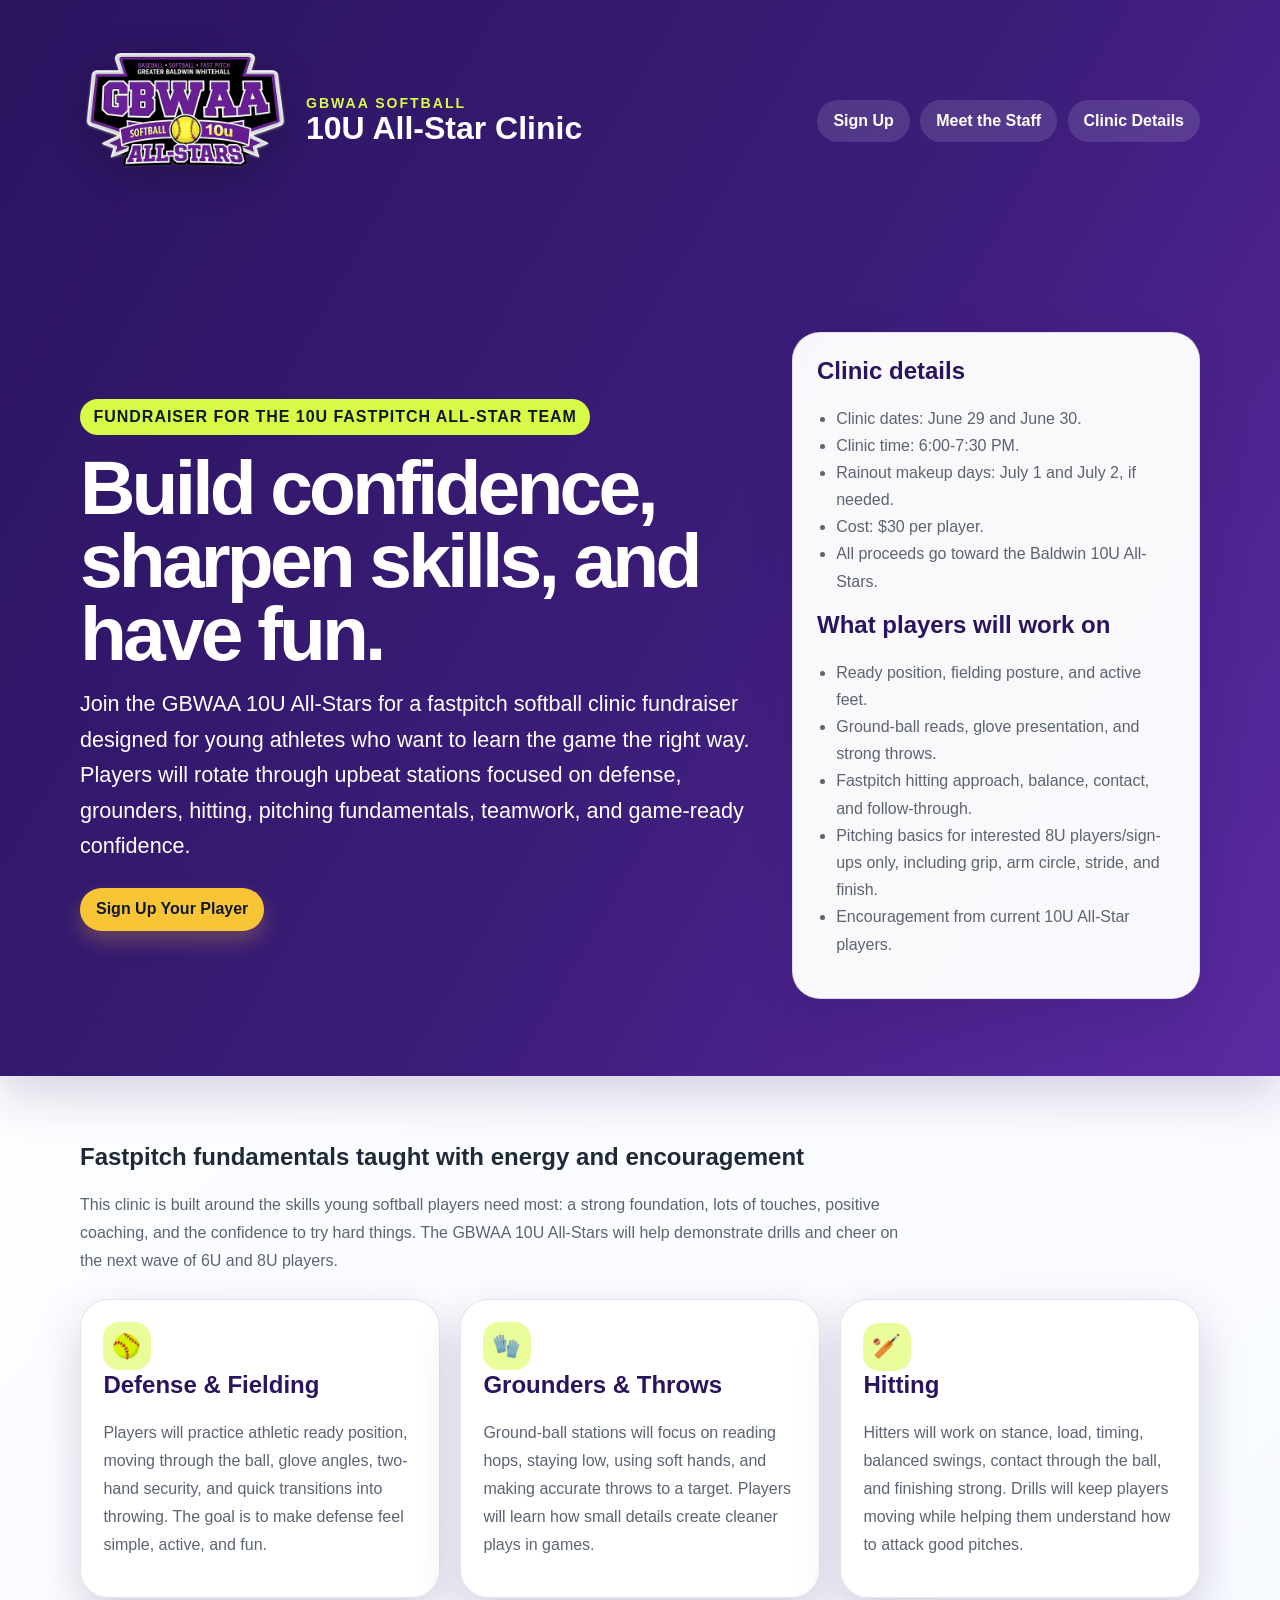
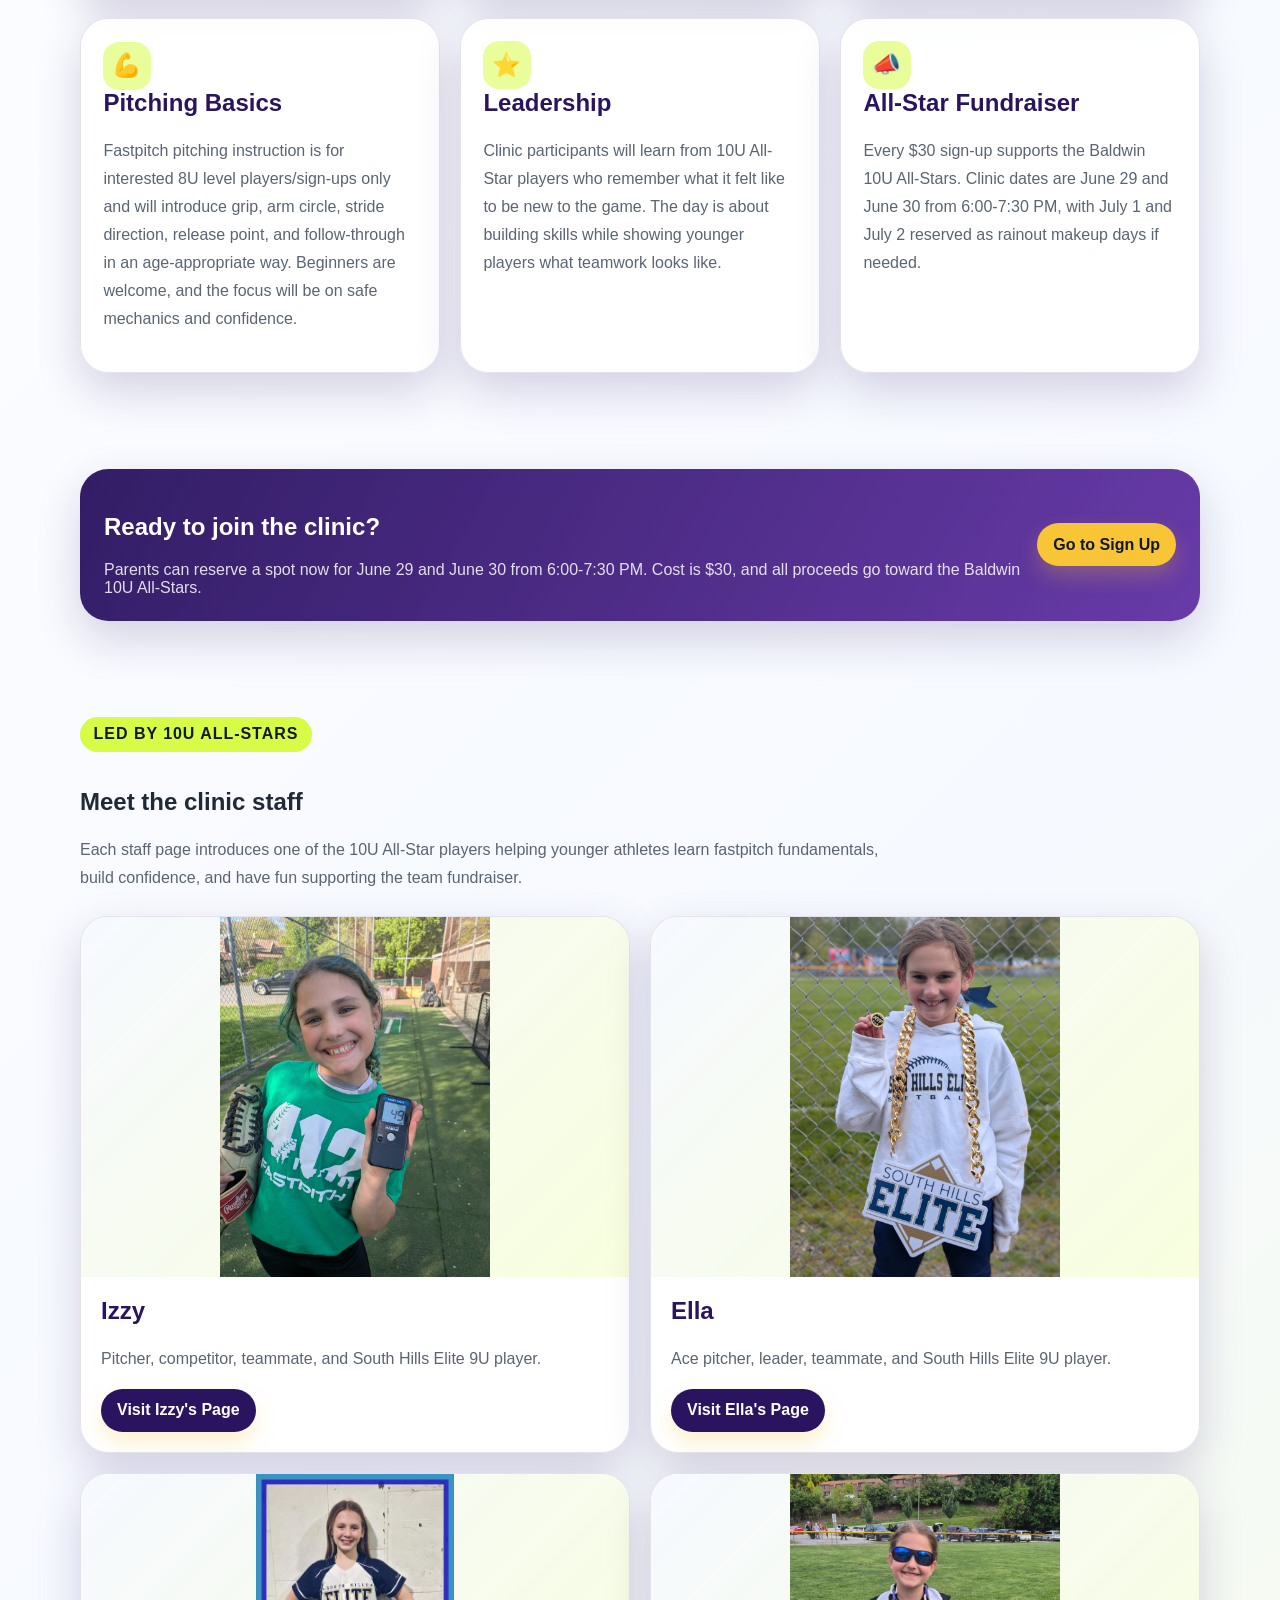
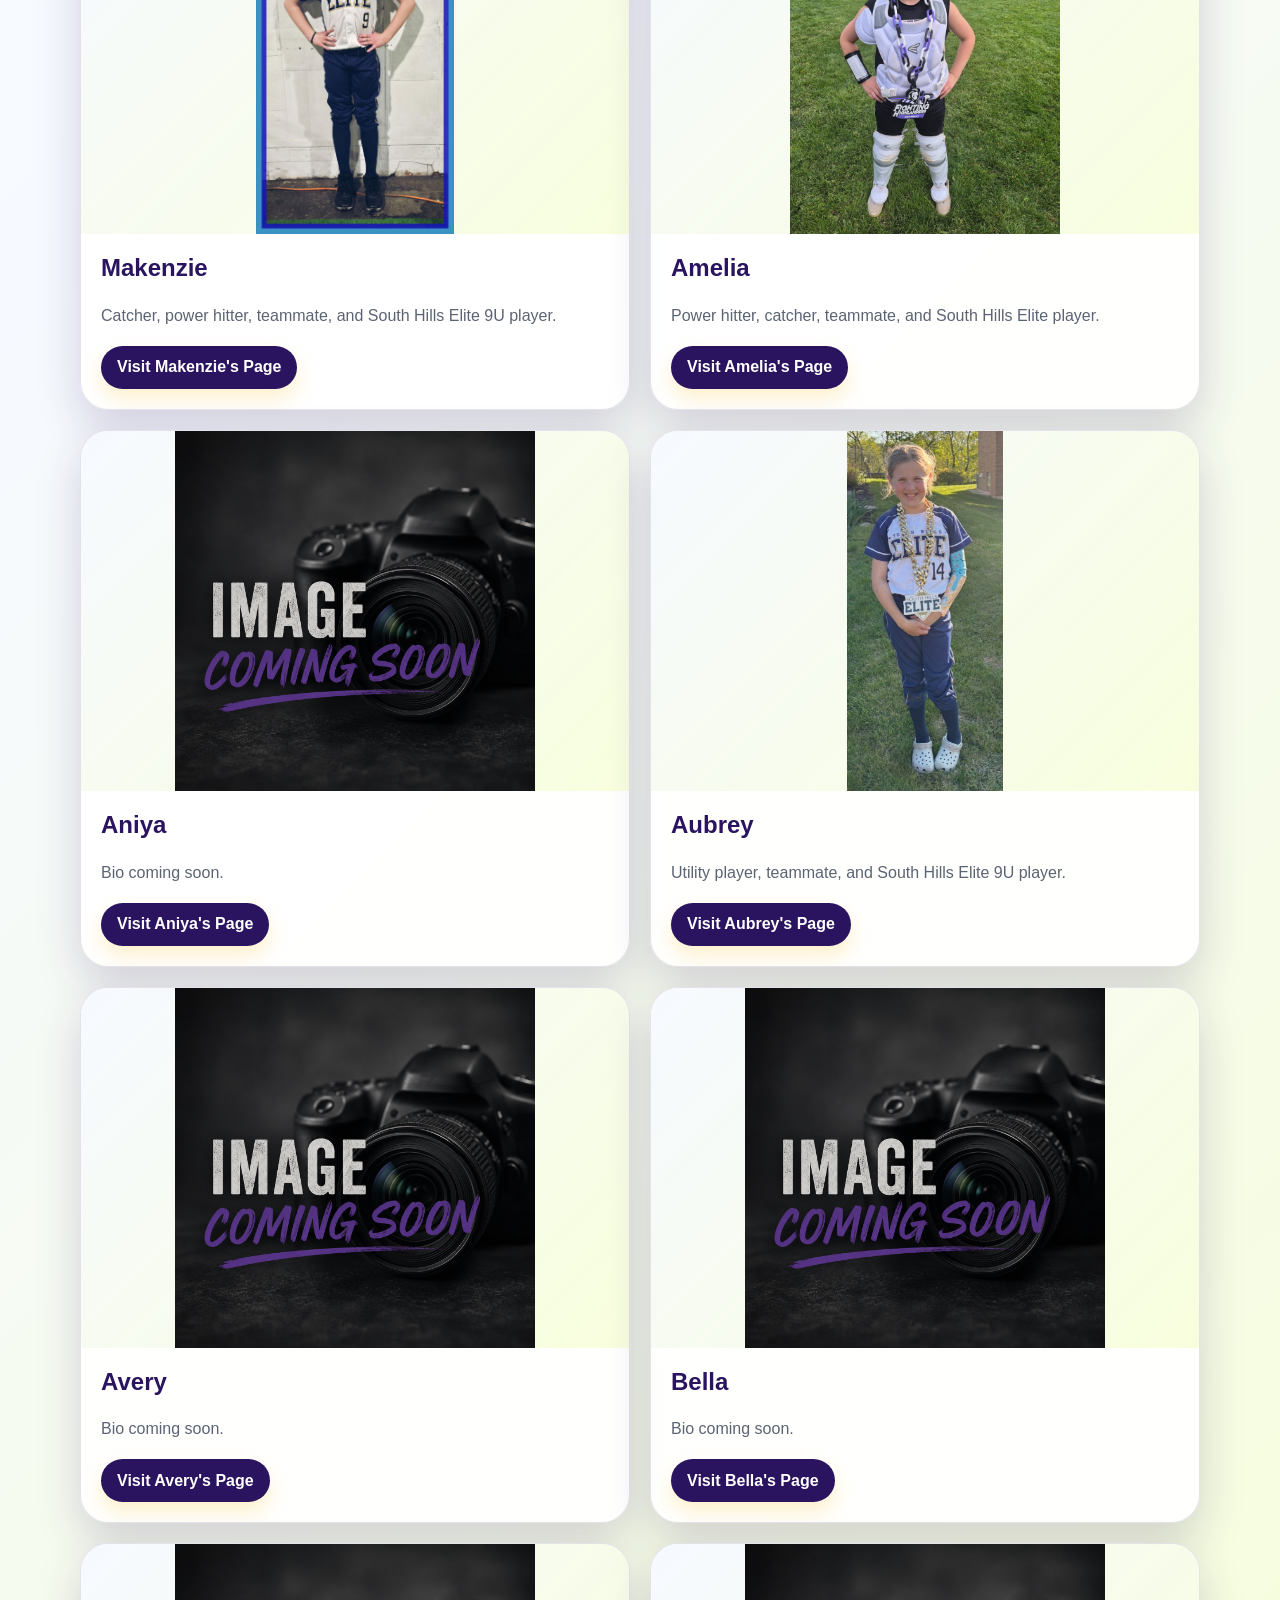
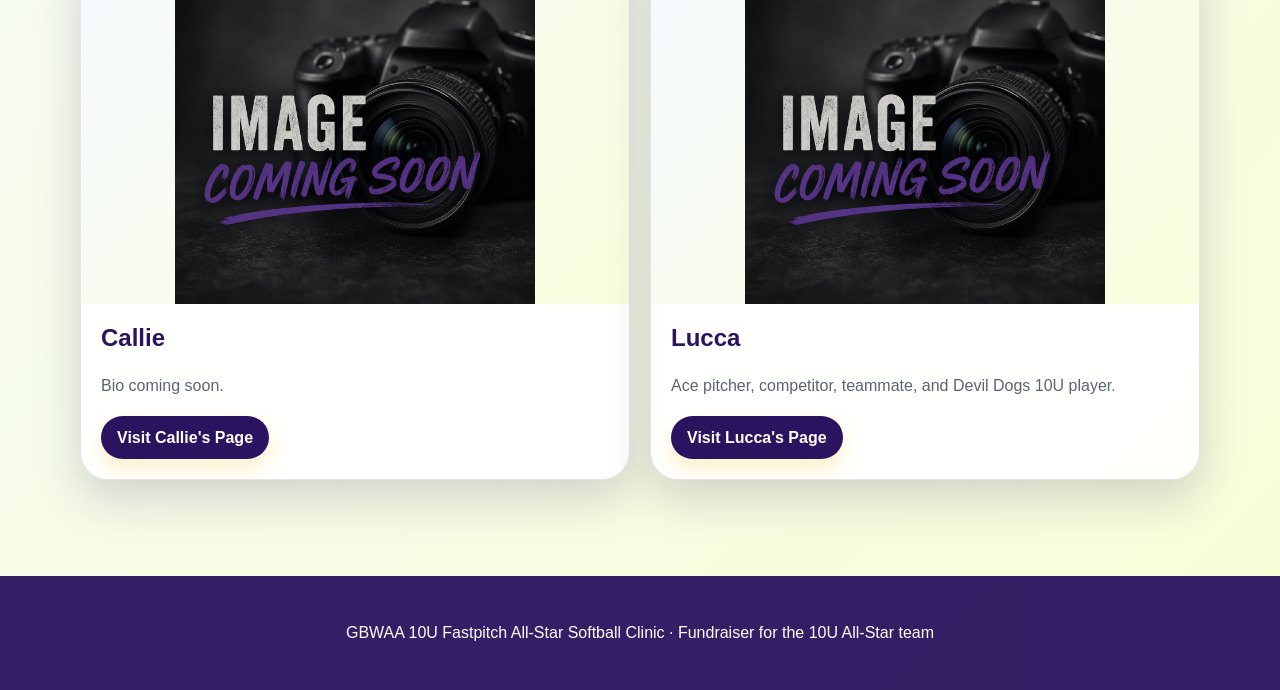
==== index.html @ 9fb34827 "replace cost of 40 to 30" ====
<!doctype html>
<html lang="en">
  <head>
    <meta charset="utf-8" />
    <meta name="viewport" content="width=device-width, initial-scale=1" />
    <title>GBWAA 10U All-Star Fastpitch Softball Clinic</title>
    <meta
      name="description"
      content="A fundraiser softball clinic hosted by the GBWAA 10U Fastpitch All-Star team."
    />
    <link rel="stylesheet" href="public/styles.css" />
  </head>
  <body>
    <header class="banner">
      <nav class="navbar" aria-label="Primary navigation">
        <a class="brand" href="index.html">
          <img
            class="logo"
            src="public/gbwaa-softball-logo.png"
            alt="GBWAA Softball logo"
          />
          <span class="brand-text"
            ><span>GBWAA Softball</span
            ><strong>10U All-Star Clinic</strong></span
          >
        </a>
        <div class="navlinks">
          <a href="signup.html">Sign Up</a>
          <a href="meet-the-staff/index.html">Meet the Staff</a>
          <a href="#clinic-details">Clinic Details</a>
        </div>
      </nav>
      <section class="hero">
        <div>
          <span class="fundraiser-badge"
            >Fundraiser for the 10U Fastpitch All-Star Team</span
          >
          <h1>Build confidence, sharpen skills, and have fun.</h1>
          <p>
            Join the GBWAA 10U All-Stars for a fastpitch softball clinic
            fundraiser designed for young athletes who want to learn the game
            the right way. Players will rotate through upbeat stations focused
            on defense, grounders, hitting, pitching fundamentals, teamwork, and
            game-ready confidence.
          </p>
          <a class="button" href="signup.html">Sign Up Your Player</a>
        </div>
        <aside class="hero-card" aria-label="Clinic highlights">
          <h2>Clinic details</h2>
          <ul>
            <li>Clinic dates: June 29 and June 30.</li>
            <li>Clinic time: 6:00-7:30 PM.</li>
            <li>Rainout makeup days: July 1 and July 2, if needed.</li>
            <li>Cost: $30 per player.</li>
            <li>All proceeds go toward the Baldwin 10U All-Stars.</li>
          </ul>
          <h2>What players will work on</h2>
          <ul>
            <li>Ready position, fielding posture, and active feet.</li>
            <li>Ground-ball reads, glove presentation, and strong throws.</li>
            <li>
              Fastpitch hitting approach, balance, contact, and follow-through.
            </li>
            <li>
              Pitching basics for interested 8U players/sign-ups only, including
              grip, arm circle, stride, and finish.
            </li>
            <li>Encouragement from current 10U All-Star players.</li>
          </ul>
        </aside>
      </section>
    </header>

    <main>
      <section class="section" id="clinic-details">
        <div class="section-title">
          <h2>Fastpitch fundamentals taught with energy and encouragement</h2>
          <p>
            This clinic is built around the skills young softball players need
            most: a strong foundation, lots of touches, positive coaching, and
            the confidence to try hard things. The GBWAA 10U All-Stars will help
            demonstrate drills and cheer on the next wave of 6U and 8U players.
          </p>
        </div>
        <div class="grid">
          <article class="card">
            <span class="icon">🥎</span>
            <h2>Defense & Fielding</h2>
            <p>
              Players will practice athletic ready position, moving through the
              ball, glove angles, two-hand security, and quick transitions into
              throwing. The goal is to make defense feel simple, active, and
              fun.
            </p>
          </article>
          <article class="card">
            <span class="icon">🧤</span>
            <h2>Grounders & Throws</h2>
            <p>
              Ground-ball stations will focus on reading hops, staying low,
              using soft hands, and making accurate throws to a target. Players
              will learn how small details create cleaner plays in games.
            </p>
          </article>
          <article class="card">
            <span class="icon">🏏</span>
            <h2>Hitting</h2>
            <p>
              Hitters will work on stance, load, timing, balanced swings,
              contact through the ball, and finishing strong. Drills will keep
              players moving while helping them understand how to attack good
              pitches.
            </p>
          </article>
          <article class="card">
            <span class="icon">💪</span>
            <h2>Pitching Basics</h2>
            <p>
              Fastpitch pitching instruction is for interested 8U level
              players/sign-ups only and will introduce grip, arm circle, stride
              direction, release point, and follow-through in an age-appropriate
              way. Beginners are welcome, and the focus will be on safe
              mechanics and confidence.
            </p>
          </article>
          <article class="card">
            <span class="icon">⭐</span>
            <h2>Leadership</h2>
            <p>
              Clinic participants will learn from 10U All-Star players who
              remember what it felt like to be new to the game. The day is about
              building skills while showing younger players what teamwork looks
              like.
            </p>
          </article>
          <article class="card">
            <span class="icon">📣</span>
            <h2>All-Star Fundraiser</h2>
            <p>
              Every $30 sign-up supports the Baldwin 10U All-Stars. Clinic dates
              are June 29 and June 30 from 6:00-7:30 PM, with July 1 and July 2
              reserved as rainout makeup days if needed.
            </p>
          </article>
        </div>
      </section>

      <section class="section">
        <div class="callout">
          <div>
            <h2>Ready to join the clinic?</h2>
            <p>
              Parents can reserve a spot now for June 29 and June 30 from
              6:00-7:30 PM. Cost is $30, and all proceeds go toward the Baldwin
              10U All-Stars.
            </p>
          </div>
          <a class="button" href="signup.html">Go to Sign Up</a>
        </div>
      </section>

      <section class="section" id="staff-preview">
        <div class="section-title">
          <span class="fundraiser-badge">Led by 10U All-Stars</span>
          <h2>Meet the clinic staff</h2>
          <p>
            Each staff page introduces one of the 10U All-Star players helping
            younger athletes learn fastpitch fundamentals, build confidence, and
            have fun supporting the team fundraiser.
          </p>
        </div>
        <div class="two-grid">
          <article class="card staff-card">
            <img
              src="meet-the-staff/Izzy.jpg"
              alt="Izzy, GBWAA 10U All-Star staff member"
            />
            <div class="staff-card-content">
              <h2>Izzy</h2>
              <p>
                Pitcher, competitor, teammate, and South Hills Elite 9U player.
              </p>
              <a class="button secondary" href="meet-the-staff/Izzy.html"
                >Visit Izzy's Page</a
              >
            </div>
          </article>
          <article class="card staff-card">
            <img
              src="meet-the-staff/Ella.jpg"
              alt="Ella, GBWAA 10U All-Star staff member"
            />
            <div class="staff-card-content">
              <h2>Ella</h2>
              <p>
                Ace pitcher, leader, teammate, and South Hills Elite 9U player.
              </p>
              <a class="button secondary" href="meet-the-staff/Ella.html"
                >Visit Ella's Page</a
              >
            </div>
          </article>
          <article class="card staff-card">
            <img
              src="meet-the-staff/Makenzie.jpg"
              alt="Makenzie, GBWAA 10U All-Star staff member"
            />
            <div class="staff-card-content">
              <h2>Makenzie</h2>
              <p>
                Catcher, power hitter, teammate, and South Hills Elite 9U
                player.
              </p>
              <a class="button secondary" href="meet-the-staff/Makenzie.html"
                >Visit Makenzie's Page</a
              >
            </div>
          </article>
          <article class="card staff-card">
            <img
              src="meet-the-staff/Amelia.jpg"
              alt="Amelia, GBWAA 10U All-Star staff member"
            />
            <div class="staff-card-content">
              <h2>Amelia</h2>
              <p>
                Power hitter, catcher, teammate, and South Hills Elite player.
              </p>
              <a class="button secondary" href="meet-the-staff/Amelia.html"
                >Visit Amelia's Page</a
              >
            </div>
          </article>
          <article class="card staff-card">
            <img
              src="meet-the-staff/Aniya.jpg"
              alt="Aniya, GBWAA 10U All-Star staff member"
            />
            <div class="staff-card-content">
              <h2>Aniya</h2>
              <p>Bio coming soon.</p>
              <a class="button secondary" href="meet-the-staff/Aniya.html"
                >Visit Aniya's Page</a
              >
            </div>
          </article>
          <article class="card staff-card">
            <img
              src="meet-the-staff/Aubrey.jpg"
              alt="Aubrey, GBWAA 10U All-Star staff member"
            />
            <div class="staff-card-content">
              <h2>Aubrey</h2>
              <p>Utility player, teammate, and South Hills Elite 9U player.</p>
              <a class="button secondary" href="meet-the-staff/Aubrey.html"
                >Visit Aubrey's Page</a
              >
            </div>
          </article>
          <article class="card staff-card">
            <img
              src="meet-the-staff/Avery.jpg"
              alt="Avery, GBWAA 10U All-Star staff member"
            />
            <div class="staff-card-content">
              <h2>Avery</h2>
              <p>Bio coming soon.</p>
              <a class="button secondary" href="meet-the-staff/Avery.html"
                >Visit Avery's Page</a
              >
            </div>
          </article>
          <article class="card staff-card">
            <img
              src="meet-the-staff/Bella.jpg"
              alt="Bella, GBWAA 10U All-Star staff member"
            />
            <div class="staff-card-content">
              <h2>Bella</h2>
              <p>Bio coming soon.</p>
              <a class="button secondary" href="meet-the-staff/Bella.html"
                >Visit Bella's Page</a
              >
            </div>
          </article>
          <article class="card staff-card">
            <img
              src="meet-the-staff/Callie.jpg"
              alt="Callie, GBWAA 10U All-Star staff member"
            />
            <div class="staff-card-content">
              <h2>Callie</h2>
              <p>Bio coming soon.</p>
              <a class="button secondary" href="meet-the-staff/Callie.html"
                >Visit Callie's Page</a
              >
            </div>
          </article>
          <article class="card staff-card">
            <img
              src="meet-the-staff/Lucca.jpg"
              alt="Lucca, GBWAA 10U All-Star staff member"
            />
            <div class="staff-card-content">
              <h2>Lucca</h2>
              <p>
                Ace pitcher, competitor, teammate, and Devil Dogs 10U player.
              </p>
              <a class="button secondary" href="meet-the-staff/Lucca.html"
                >Visit Lucca's Page</a
              >
            </div>
          </article>
        </div>
      </section>
    </main>

    <footer>
      <p>
        GBWAA 10U Fastpitch All-Star Softball Clinic · Fundraiser for the 10U
        All-Star team
      </p>
    </footer>
  </body>
</html>
---- public/styles.css ----
:root {
  --navy: #2a145f;
  --royal: #5b2aa1;
  --gold: #f8c537;
  --softball: #d7fb47;
  --white: #ffffff;
  --ink: #1f2937;
  --muted: #5b6472;
  --card: rgba(255, 255, 255, 0.92);
  --shadow: 0 18px 45px rgba(42, 20, 95, 0.18);
}

* {
  box-sizing: border-box;
}

html {
  scroll-behavior: smooth;
}

body {
  margin: 0;
  min-height: 100vh;
  font-family: "Trebuchet MS", Arial, sans-serif;
  color: var(--ink);
  background: linear-gradient(
    135deg,
    #ffffff,
    #f6f9ff 52%,
    rgba(215, 251, 71, 0.22)
  );
}

body::before {
  content: "";
  position: fixed;
  inset: 0;
  pointer-events: none;
  background: url("baldwin-all-stars.png") center 120px / min(82vw, 780px) auto
    no-repeat;
  opacity: 0.16;
  z-index: 0;
}

header,
main,
footer {
  position: relative;
  z-index: 1;
}

a {
  color: inherit;
}

.banner {
  background: linear-gradient(120deg, var(--navy), #3c1d7a 56%, var(--royal));
  color: var(--white);
  box-shadow: var(--shadow);
}

.navbar {
  display: flex;
  align-items: center;
  justify-content: space-between;
  gap: 1.5rem;
  width: min(1120px, calc(100% - 2rem));
  margin: 0 auto;
  padding: 1rem 0;
}

.brand {
  display: flex;
  align-items: center;
  gap: 1rem;
  text-decoration: none;
}

.logo {
  width: clamp(132px, 17vw, 210px);
  height: auto;
  filter: drop-shadow(0 10px 18px rgba(0, 0, 0, 0.22));
}

.brand-text span {
  display: block;
  font-size: 0.88rem;
  letter-spacing: 0.14em;
  text-transform: uppercase;
  color: var(--softball);
  font-weight: 800;
}

.brand-text strong {
  display: block;
  font-size: clamp(1.15rem, 3vw, 2rem);
  line-height: 1.1;
}

.navlinks {
  display: flex;
  align-items: center;
  flex-wrap: wrap;
  justify-content: flex-end;
  gap: 0.65rem;
}

.navlinks a,
.button {
  display: inline-flex;
  align-items: center;
  justify-content: center;
  border-radius: 999px;
  padding: 0.78rem 1rem;
  font-weight: 800;
  text-decoration: none;
  transition:
    transform 160ms ease,
    box-shadow 160ms ease,
    background 160ms ease;
}

.navlinks a {
  background: rgba(255, 255, 255, 0.12);
  color: var(--white);
}

.navlinks a:hover,
.button:hover {
  transform: translateY(-2px);
}

.button {
  border: 0;
  cursor: pointer;
  background: var(--gold);
  color: #111827;
  box-shadow: 0 10px 20px rgba(248, 197, 55, 0.25);
}

.button:disabled {
  cursor: wait;
  opacity: 0.72;
  transform: none;
}

.button.secondary {
  background: var(--navy);
  color: var(--white);
}

.hero {
  width: min(1120px, calc(100% - 2rem));
  margin: 0 auto;
  padding: clamp(3rem, 7vw, 6rem) 0 clamp(3rem, 6vw, 5rem);
  display: grid;
  grid-template-columns: minmax(0, 1.25fr) minmax(280px, 0.75fr);
  gap: 2rem;
  align-items: center;
}

.hero h1 {
  margin: 0 0 1rem;
  font-size: clamp(2.35rem, 6vw, 5rem);
  line-height: 0.95;
  letter-spacing: -0.05em;
}

.hero p {
  font-size: clamp(1.08rem, 2vw, 1.35rem);
  line-height: 1.65;
  margin: 0 0 1.5rem;
  max-width: 760px;
}

.fundraiser-badge {
  display: inline-flex;
  align-items: center;
  gap: 0.5rem;
  margin-bottom: 1rem;
  border-radius: 999px;
  padding: 0.55rem 0.85rem;
  color: #111827;
  background: var(--softball);
  font-weight: 900;
  text-transform: uppercase;
  letter-spacing: 0.06em;
}

.hero-card,
.card,
.form-card {
  background: var(--card);
  border: 1px solid rgba(42, 20, 95, 0.12);
  border-radius: 28px;
  box-shadow: var(--shadow);
  backdrop-filter: blur(4px);
}

.hero-card {
  padding: 1.5rem;
  color: var(--ink);
  background: rgba(255, 255, 255, 0.97);
}

.hero-card li {
  color: var(--muted);
}

.hero-card h2,
.card h2,
.form-card h1 {
  color: var(--navy);
  margin-top: 0;
}

.hero-card ul,
.card ul {
  padding-left: 1.2rem;
  line-height: 1.7;
}

.section {
  width: min(1120px, calc(100% - 2rem));
  margin: 0 auto;
  padding: 3rem 0;
}

.section-title {
  max-width: 820px;
  margin-bottom: 1.5rem;
}

.section-title p,
.card p,
.staff-bio p,
.form-card p {
  color: var(--muted);
  line-height: 1.75;
}

.grid {
  display: grid;
  grid-template-columns: repeat(3, minmax(0, 1fr));
  gap: 1.25rem;
}

.two-grid {
  display: grid;
  grid-template-columns: repeat(2, minmax(0, 1fr));
  gap: 1.25rem;
}

.card {
  padding: 1.4rem;
}

.card .icon {
  display: inline-grid;
  place-items: center;
  width: 3rem;
  height: 3rem;
  border-radius: 1rem;
  background: rgba(215, 251, 71, 0.55);
  font-size: 1.45rem;
}

.callout {
  display: grid;
  grid-template-columns: 1fr auto;
  gap: 1rem;
  align-items: center;
  padding: 1.5rem;
  border-radius: 28px;
  background: linear-gradient(
    120deg,
    rgba(42, 20, 95, 0.96),
    rgba(91, 42, 161, 0.92)
  );
  color: var(--white);
  box-shadow: var(--shadow);
}

.callout p {
  margin: 0.35rem 0 0;
  color: rgba(255, 255, 255, 0.85);
}

.staff-card {
  overflow: hidden;
  padding: 0;
}

.staff-card img {
  width: 100%;
  height: 360px;
  object-fit: contain;
  object-position: center center;
  display: block;
  background: linear-gradient(
    135deg,
    rgba(246, 249, 255, 0.96),
    rgba(215, 251, 71, 0.18)
  );
}

.staff-card-content {
  padding: 1.25rem;
}

.form-card {
  width: min(760px, calc(100% - 2rem));
  margin: 3rem auto;
  padding: clamp(1.25rem, 4vw, 2rem);
}

.form-grid {
  display: grid;
  gap: 1rem;
}

label {
  display: grid;
  gap: 0.45rem;
  font-weight: 800;
  color: var(--navy);
}

input,
select,
textarea {
  width: 100%;
  border: 2px solid rgba(42, 20, 95, 0.16);
  border-radius: 16px;
  padding: 0.9rem 1rem;
  font: inherit;
  background: rgba(255, 255, 255, 0.88);
}

input:focus,
select:focus,
textarea:focus {
  outline: 3px solid rgba(248, 197, 55, 0.45);
  border-color: var(--royal);
}

.note {
  font-size: 0.95rem;
  color: var(--muted);
}

.form-status {
  min-height: 1.5rem;
  margin: 0;
  font-weight: 800;
}

.form-status.success {
  color: #136f38;
}

.form-status.error {
  color: #b91c1c;
}

.signup-response-frame {
  display: none;
}

.staff-hero {
  width: min(1120px, calc(100% - 2rem));
  margin: 2rem auto 0;
  display: grid;
  grid-template-columns: minmax(280px, 0.85fr) minmax(0, 1.15fr);
  gap: 1.5rem;
  align-items: stretch;
}

.staff-photo {
  width: 100%;
  min-height: 520px;
  object-fit: cover;
  border-radius: 30px;
  box-shadow: var(--shadow);
}

.staff-bio {
  padding: clamp(1.25rem, 4vw, 2.25rem);
}

.staff-bio h1 {
  margin: 0 0 0.5rem;
  color: var(--navy);
  font-size: clamp(2.35rem, 6vw, 4.4rem);
}

footer {
  margin-top: 3rem;
  padding: 2rem 1rem;
  text-align: center;
  background: rgba(42, 20, 95, 0.95);
  color: var(--white);
}

@media (max-width: 860px) {
  .navbar,
  .hero,
  .callout,
  .staff-hero {
    grid-template-columns: 1fr;
  }

  .navbar {
    display: grid;
    justify-items: start;
  }

  .navlinks {
    justify-content: flex-start;
  }

  .grid,
  .two-grid {
    grid-template-columns: 1fr;
  }

  .staff-card img {
    height: 300px;
  }

  .staff-photo {
    min-height: 360px;
  }
}
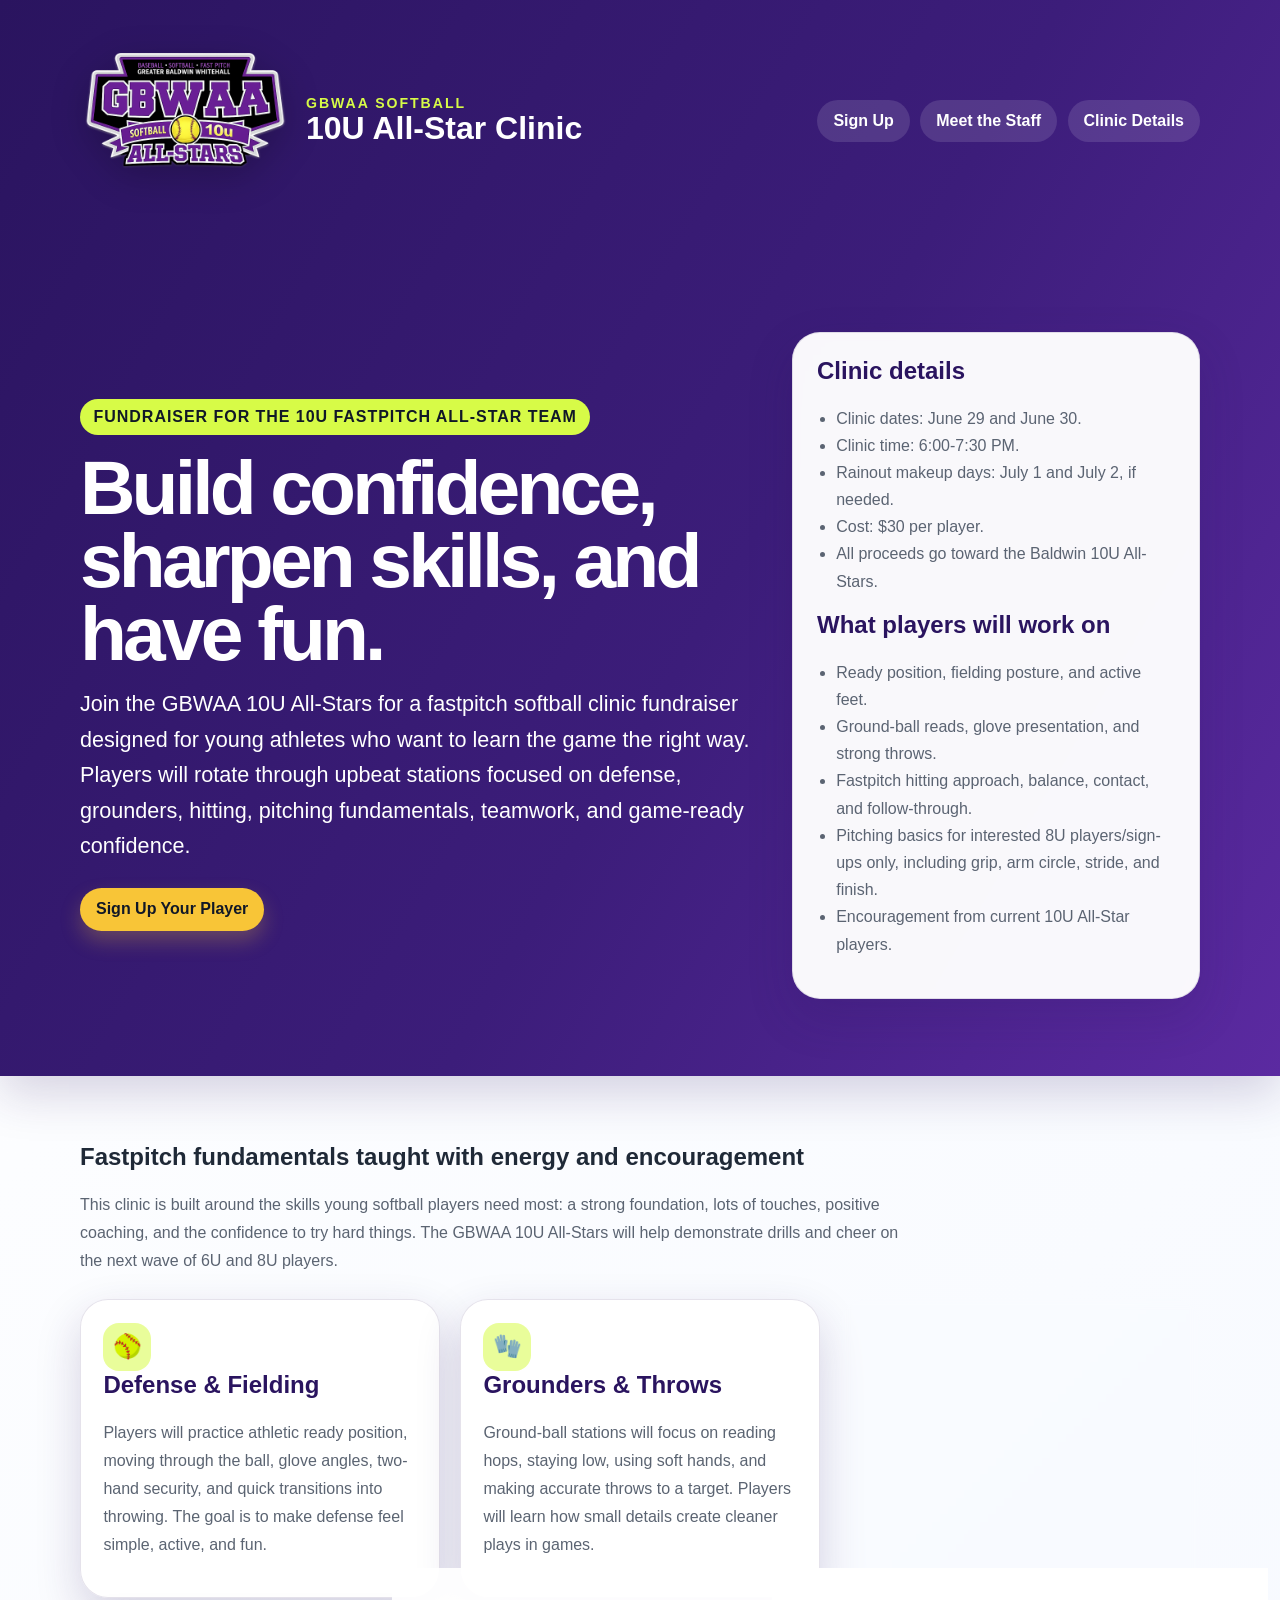
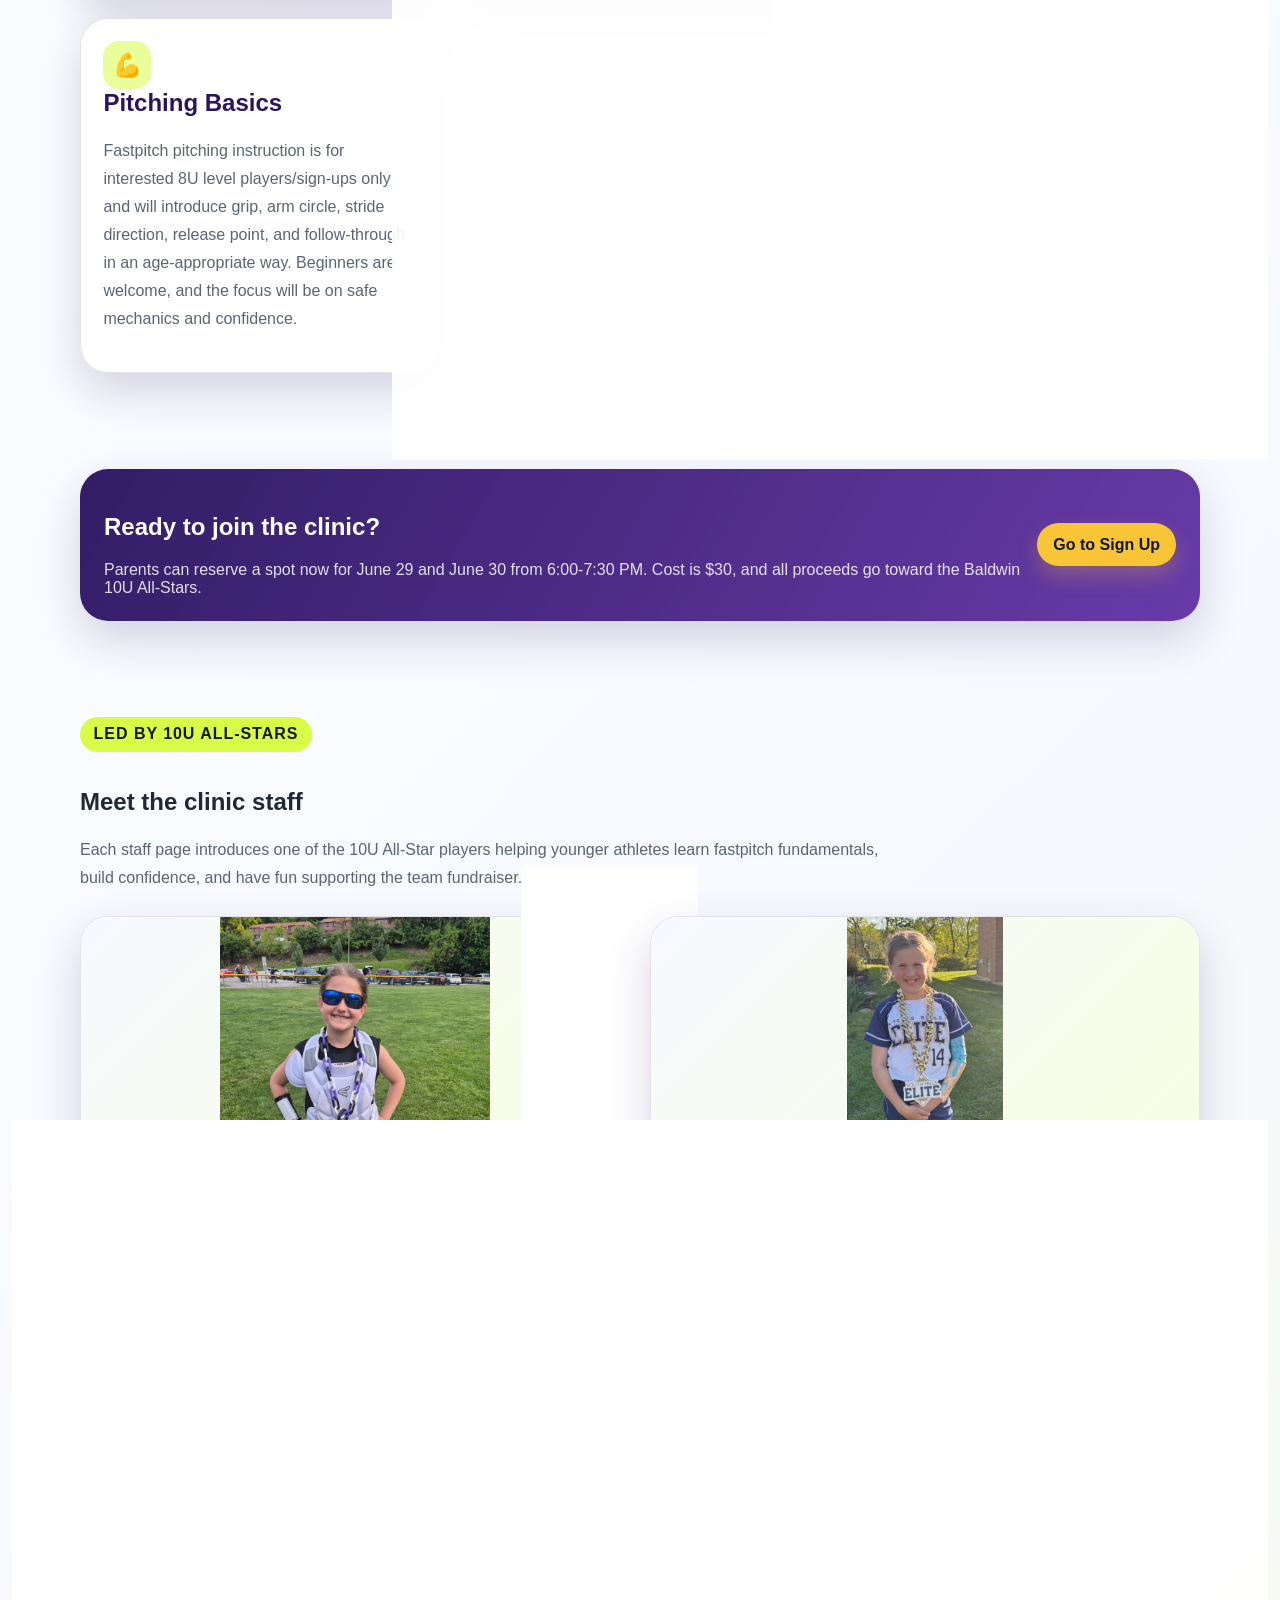
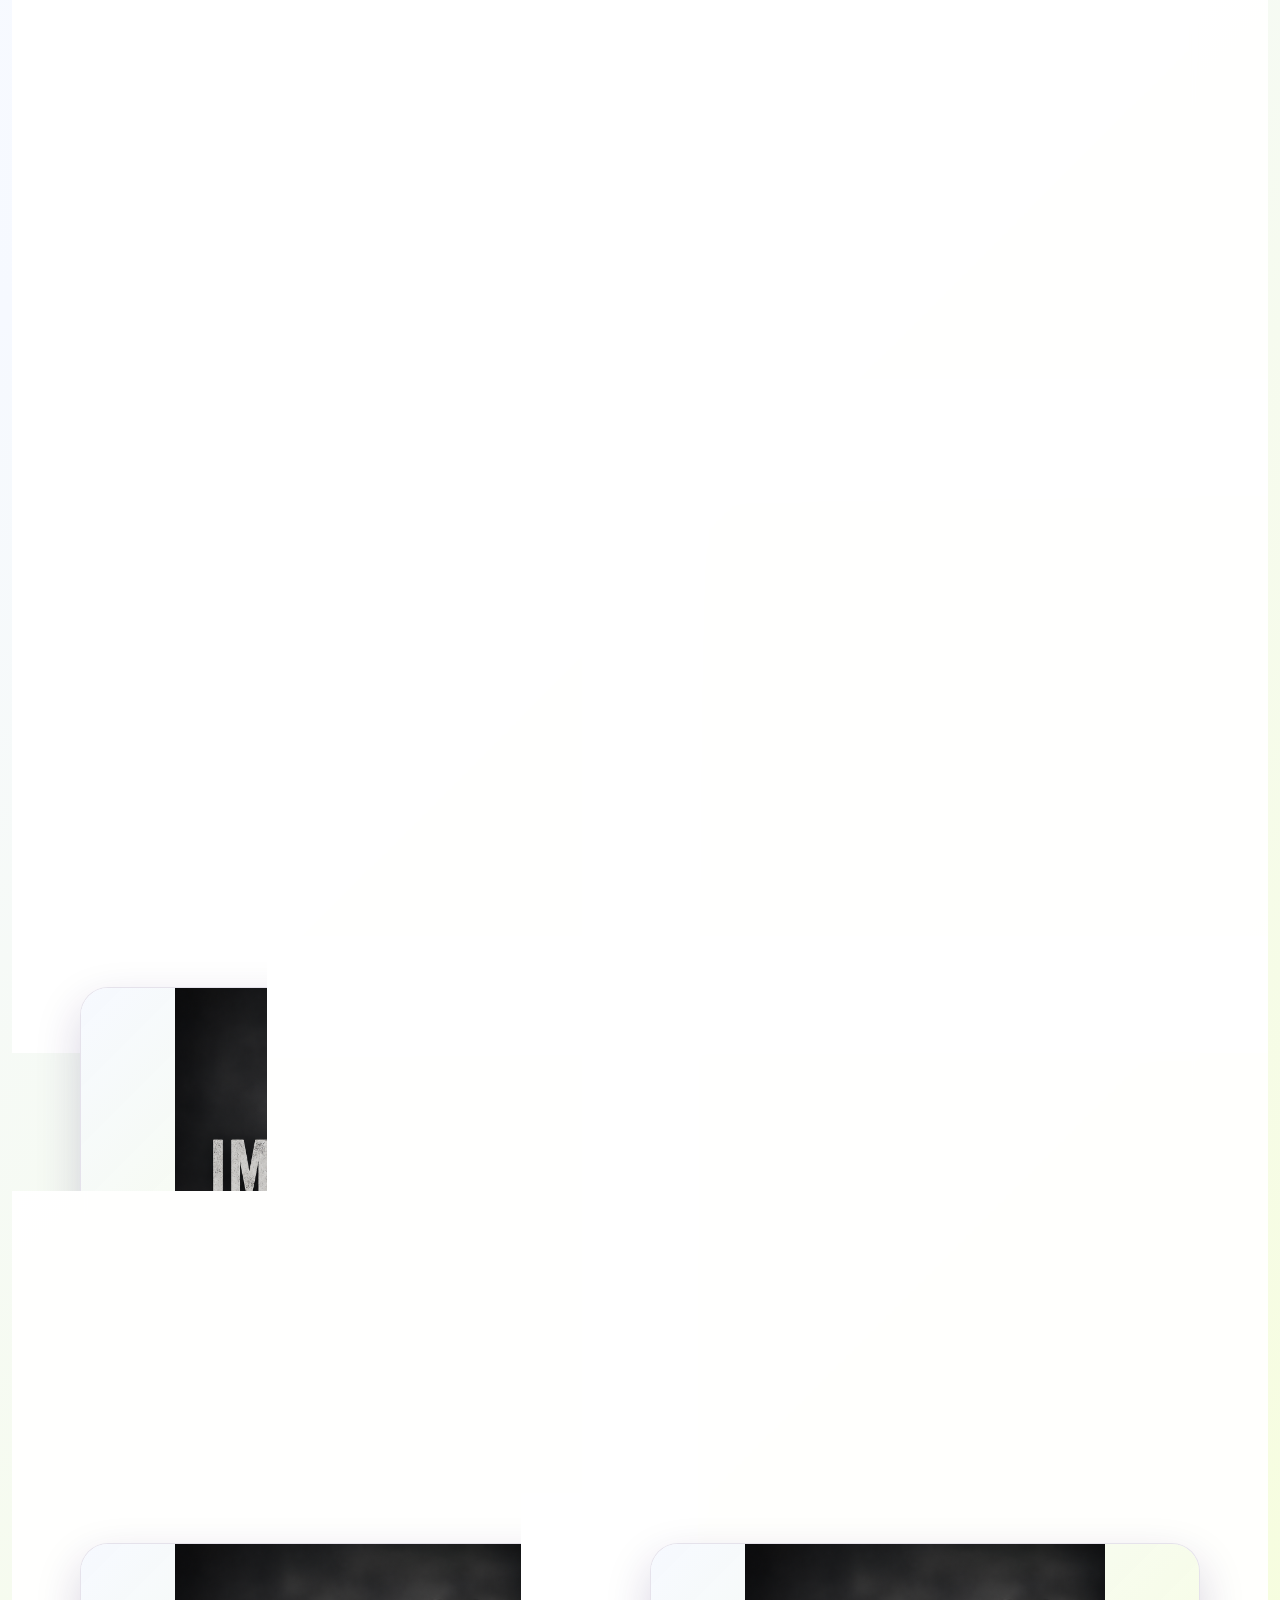
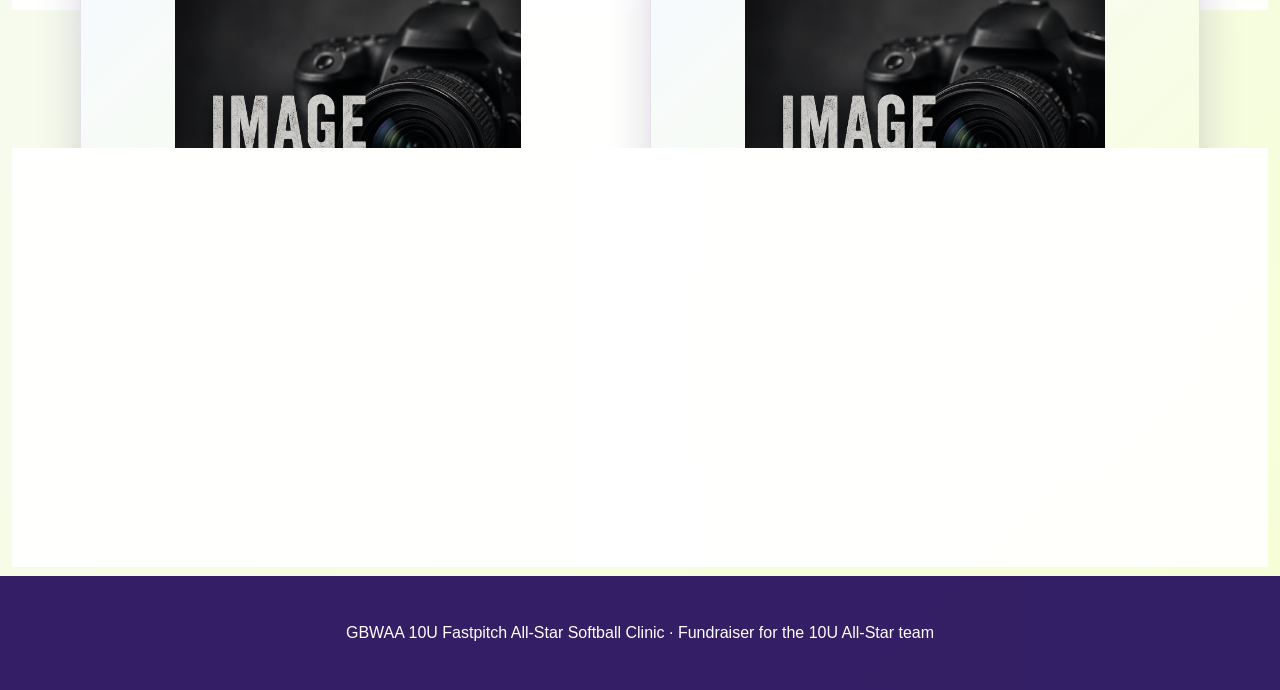
==== commit a45c234f: "Randomize staff card order" ====
--- a/index.html
+++ b/index.html
@@ -169,7 +169,7 @@
             have fun supporting the team fundraiser.
           </p>
         </div>
-        <div class="two-grid">
+        <div class="two-grid" data-randomize-staff>
           <article class="card staff-card">
             <img
               src="meet-the-staff/Izzy.jpg"
@@ -321,5 +321,6 @@
         All-Star team
       </p>
     </footer>
+    <script src="public/staff-randomizer.js" defer></script>
   </body>
 </html>
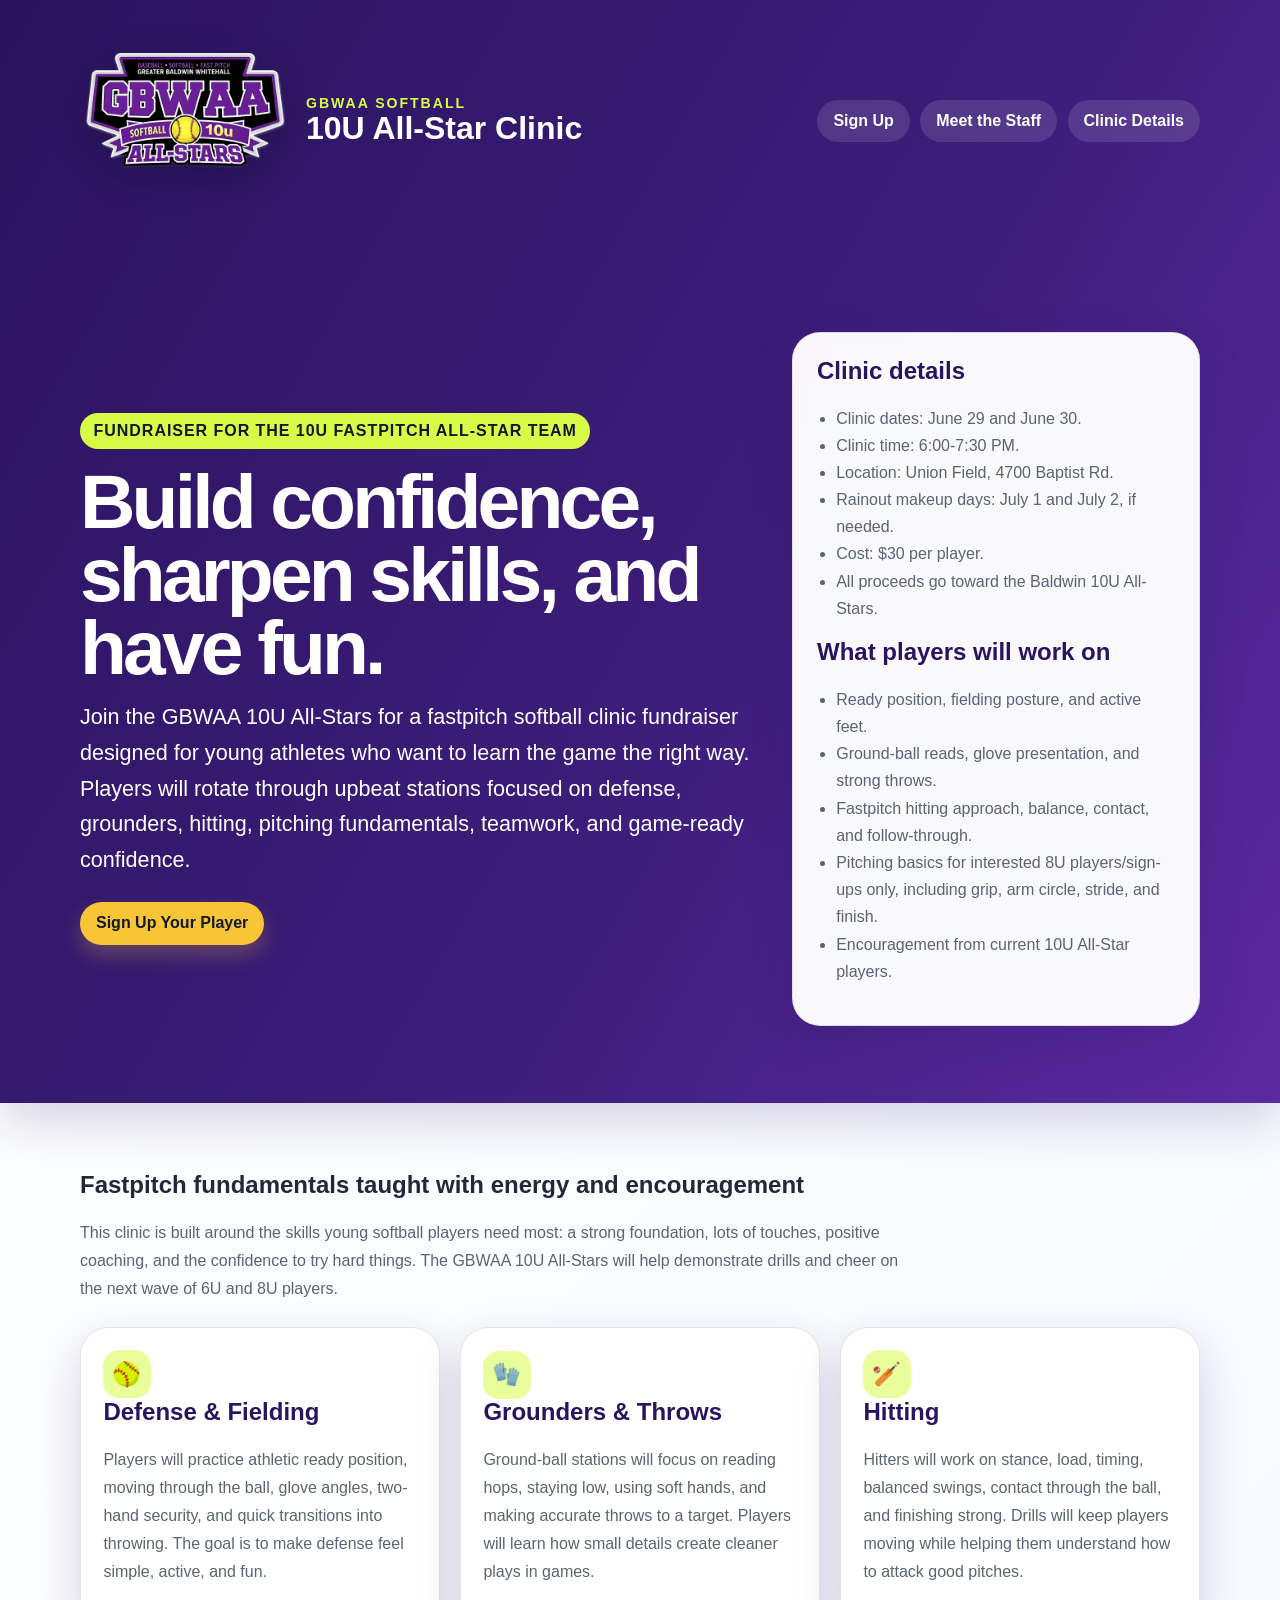
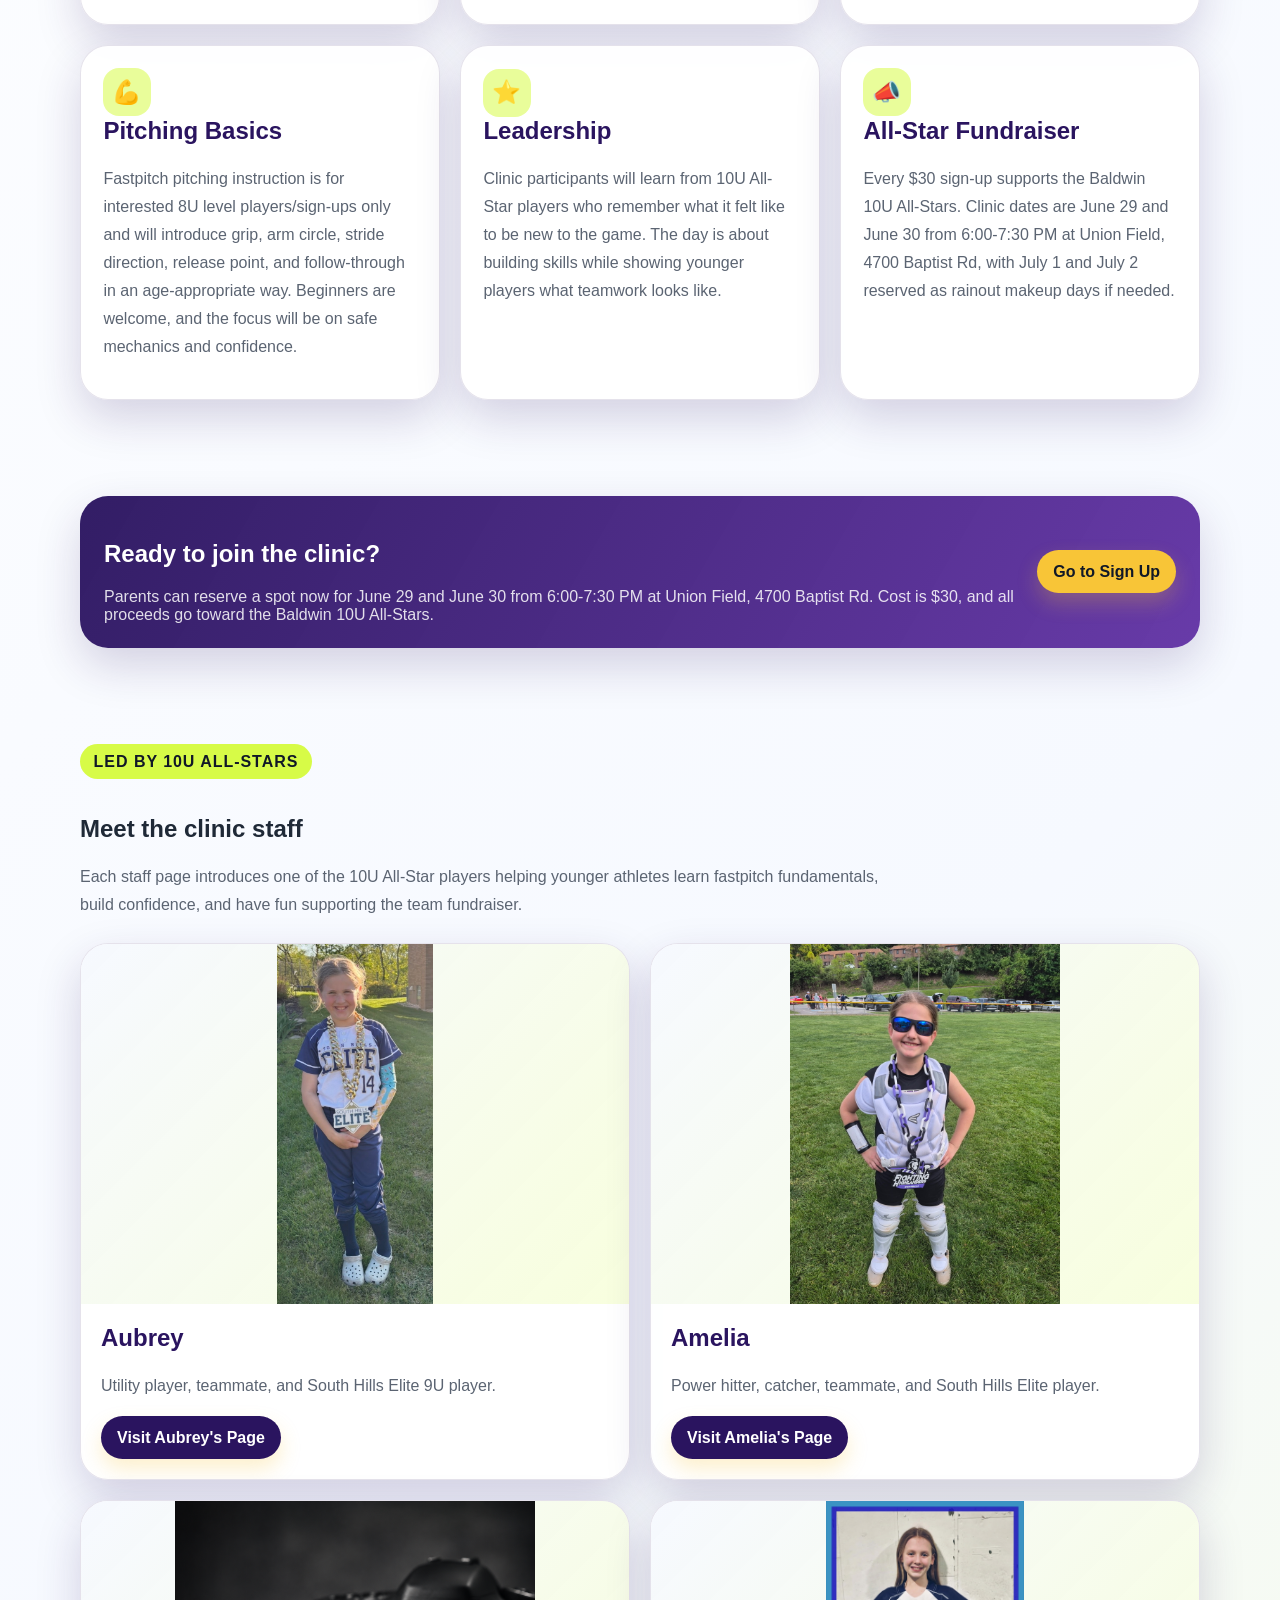
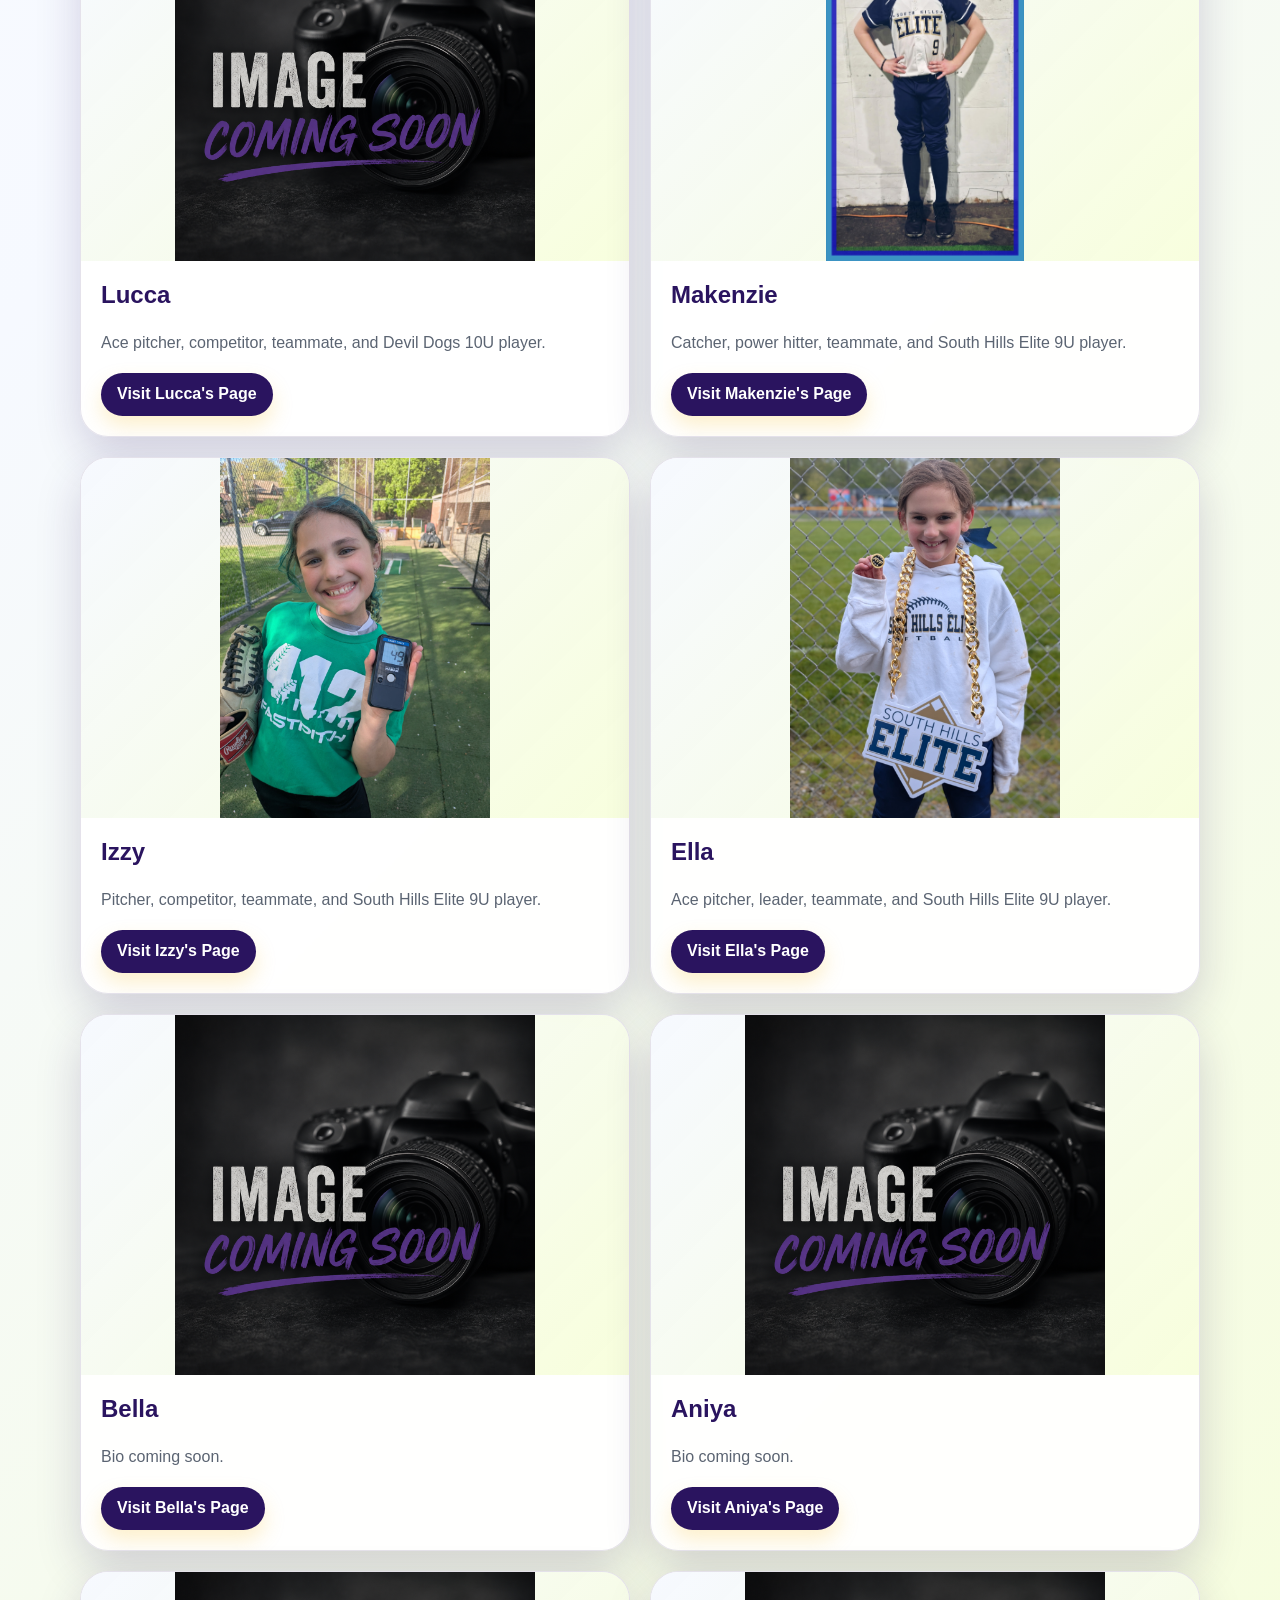
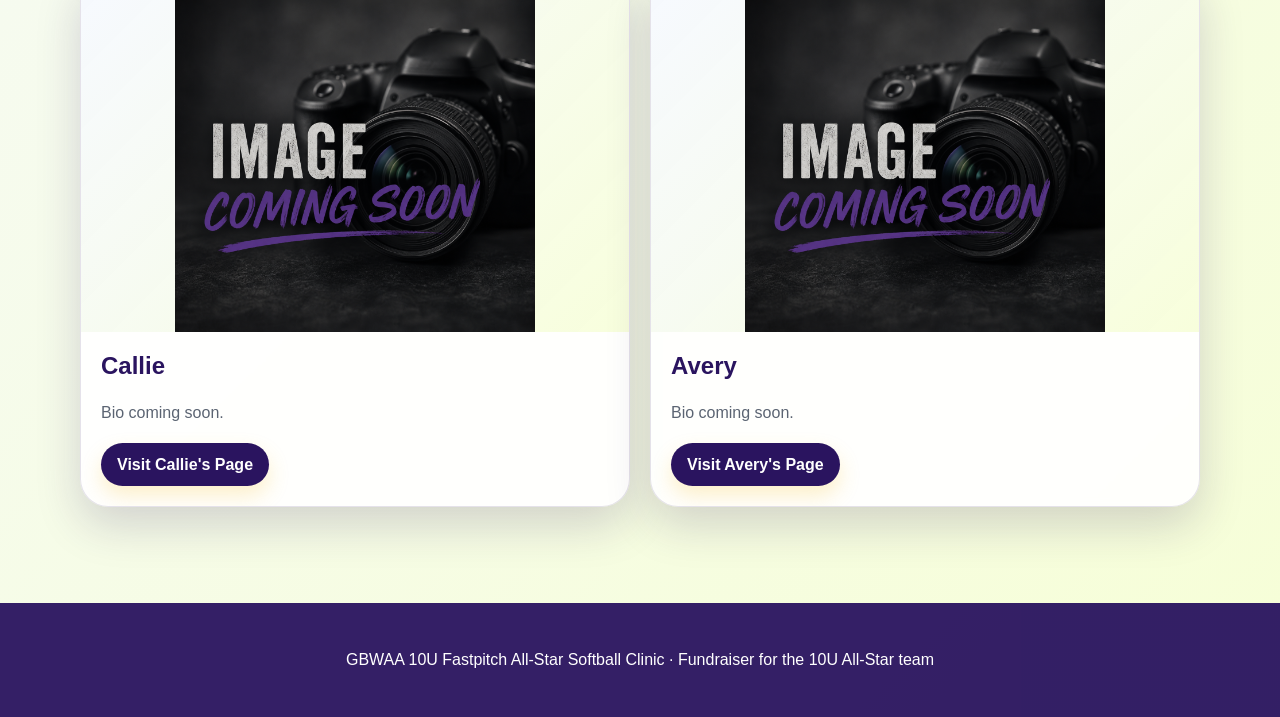
==== commit e6c5e9dc: "add location" ====
--- a/index.html
+++ b/index.html
@@ -50,6 +50,7 @@
           <ul>
             <li>Clinic dates: June 29 and June 30.</li>
             <li>Clinic time: 6:00-7:30 PM.</li>
+            <li>Location: Union Field, 4700 Baptist Rd.</li>
             <li>Rainout makeup days: July 1 and July 2, if needed.</li>
             <li>Cost: $30 per player.</li>
             <li>All proceeds go toward the Baldwin 10U All-Stars.</li>
@@ -138,8 +139,9 @@
             <h2>All-Star Fundraiser</h2>
             <p>
               Every $30 sign-up supports the Baldwin 10U All-Stars. Clinic dates
-              are June 29 and June 30 from 6:00-7:30 PM, with July 1 and July 2
-              reserved as rainout makeup days if needed.
+              are June 29 and June 30 from 6:00-7:30 PM at Union Field, 4700
+              Baptist Rd, with July 1 and July 2 reserved as rainout makeup days
+              if needed.
             </p>
           </article>
         </div>
@@ -151,8 +153,8 @@
             <h2>Ready to join the clinic?</h2>
             <p>
               Parents can reserve a spot now for June 29 and June 30 from
-              6:00-7:30 PM. Cost is $30, and all proceeds go toward the Baldwin
-              10U All-Stars.
+              6:00-7:30 PM at Union Field, 4700 Baptist Rd. Cost is $30, and all
+              proceeds go toward the Baldwin 10U All-Stars.
             </p>
           </div>
           <a class="button" href="signup.html">Go to Sign Up</a>
--- a/public/styles.css
+++ b/public/styles.css
@@ -363,8 +363,57 @@
   color: #b91c1c;
 }
 
+.payment-alert {
+  margin: 0;
+  padding: 0.9rem 1rem;
+  border: 2px solid rgba(248, 197, 55, 0.85);
+  border-radius: 16px;
+  background: rgba(248, 197, 55, 0.24);
+  color: #5c3a00;
+  font-weight: 900;
+  line-height: 1.55;
+}
+
 .signup-response-frame {
   display: none;
+}
+
+.confirmation-card {
+  max-width: 860px;
+}
+
+.submission-details {
+  display: grid;
+  gap: 0.85rem;
+  margin: 1.5rem 0;
+}
+
+.submission-details div {
+  display: grid;
+  gap: 0.3rem;
+  padding: 1rem;
+  border: 1px solid rgba(42, 20, 95, 0.12);
+  border-radius: 18px;
+  background: rgba(255, 255, 255, 0.72);
+}
+
+.submission-details dt {
+  color: var(--navy);
+  font-weight: 900;
+}
+
+.submission-details dd {
+  margin: 0;
+  color: var(--muted);
+  line-height: 1.55;
+  overflow-wrap: anywhere;
+}
+
+.confirmation-actions {
+  display: flex;
+  flex-wrap: wrap;
+  gap: 0.75rem;
+  margin-top: 1.25rem;
 }
 
 .staff-hero {
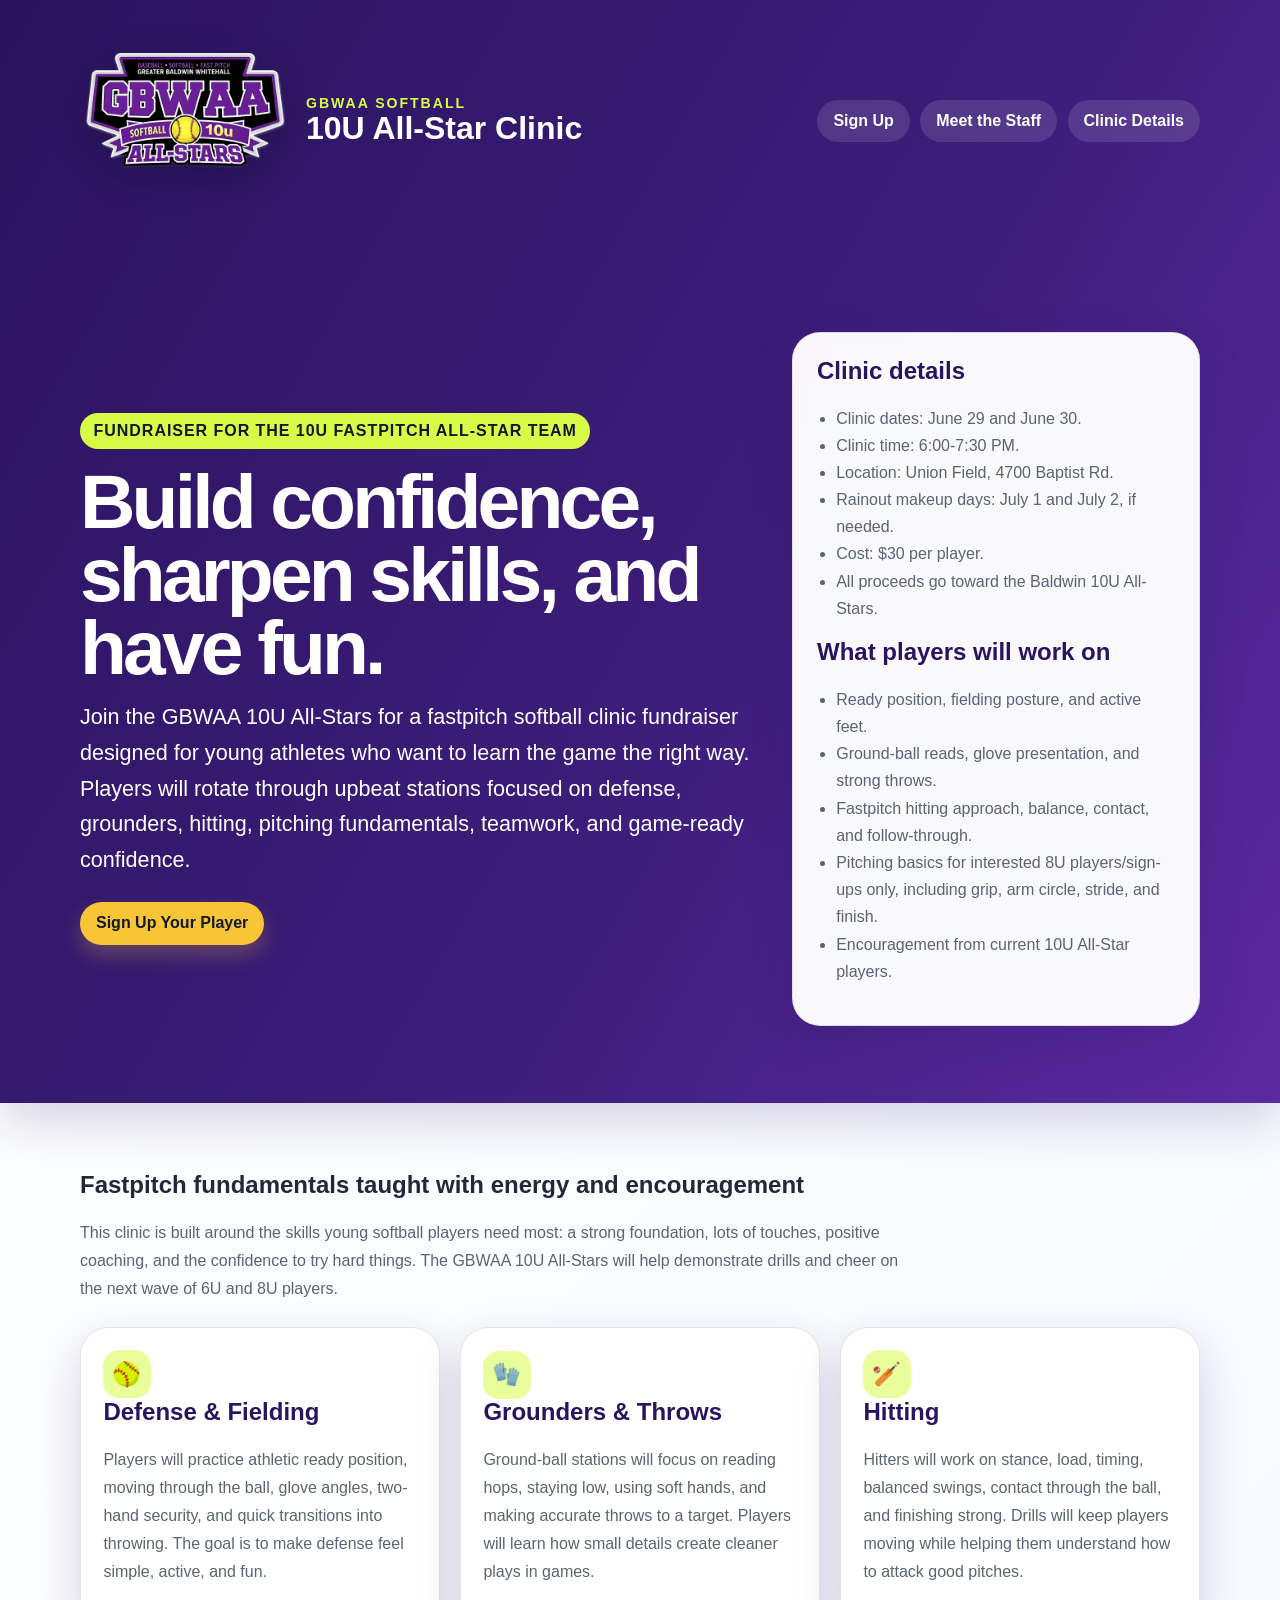
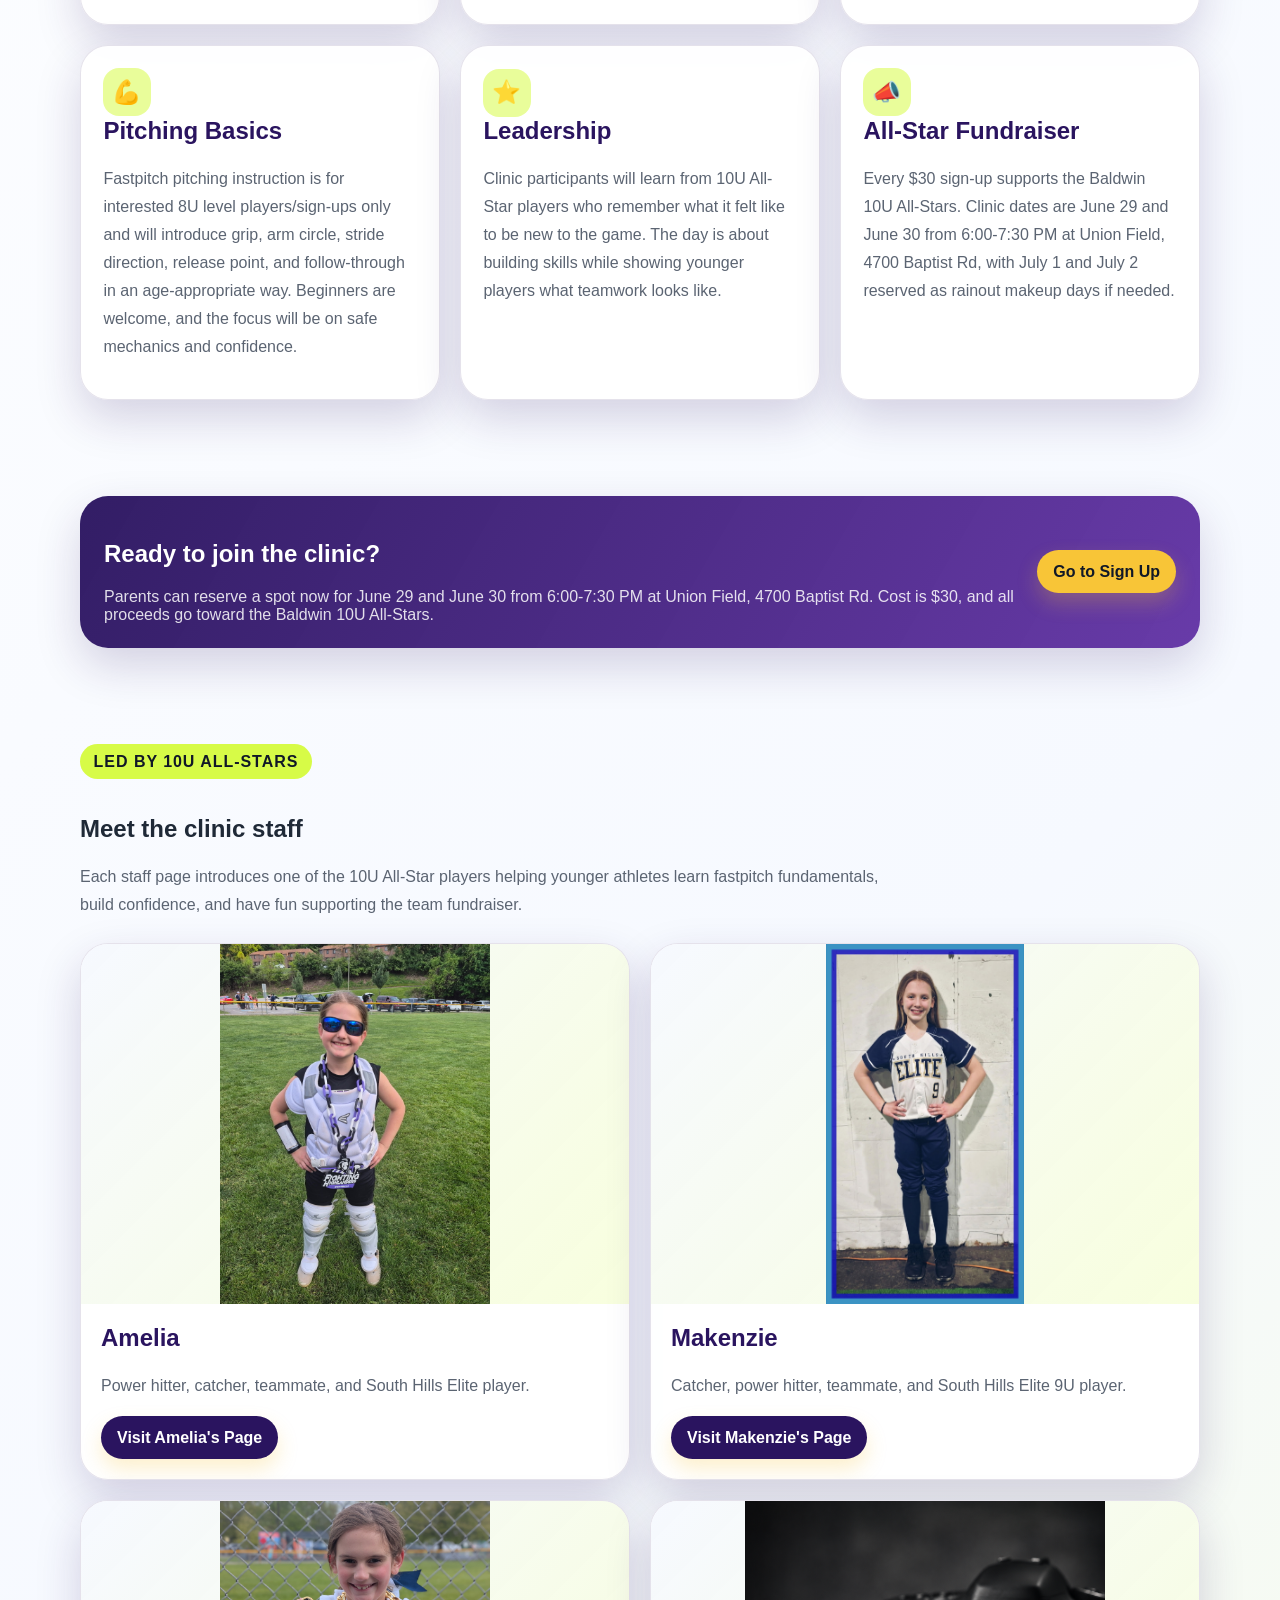
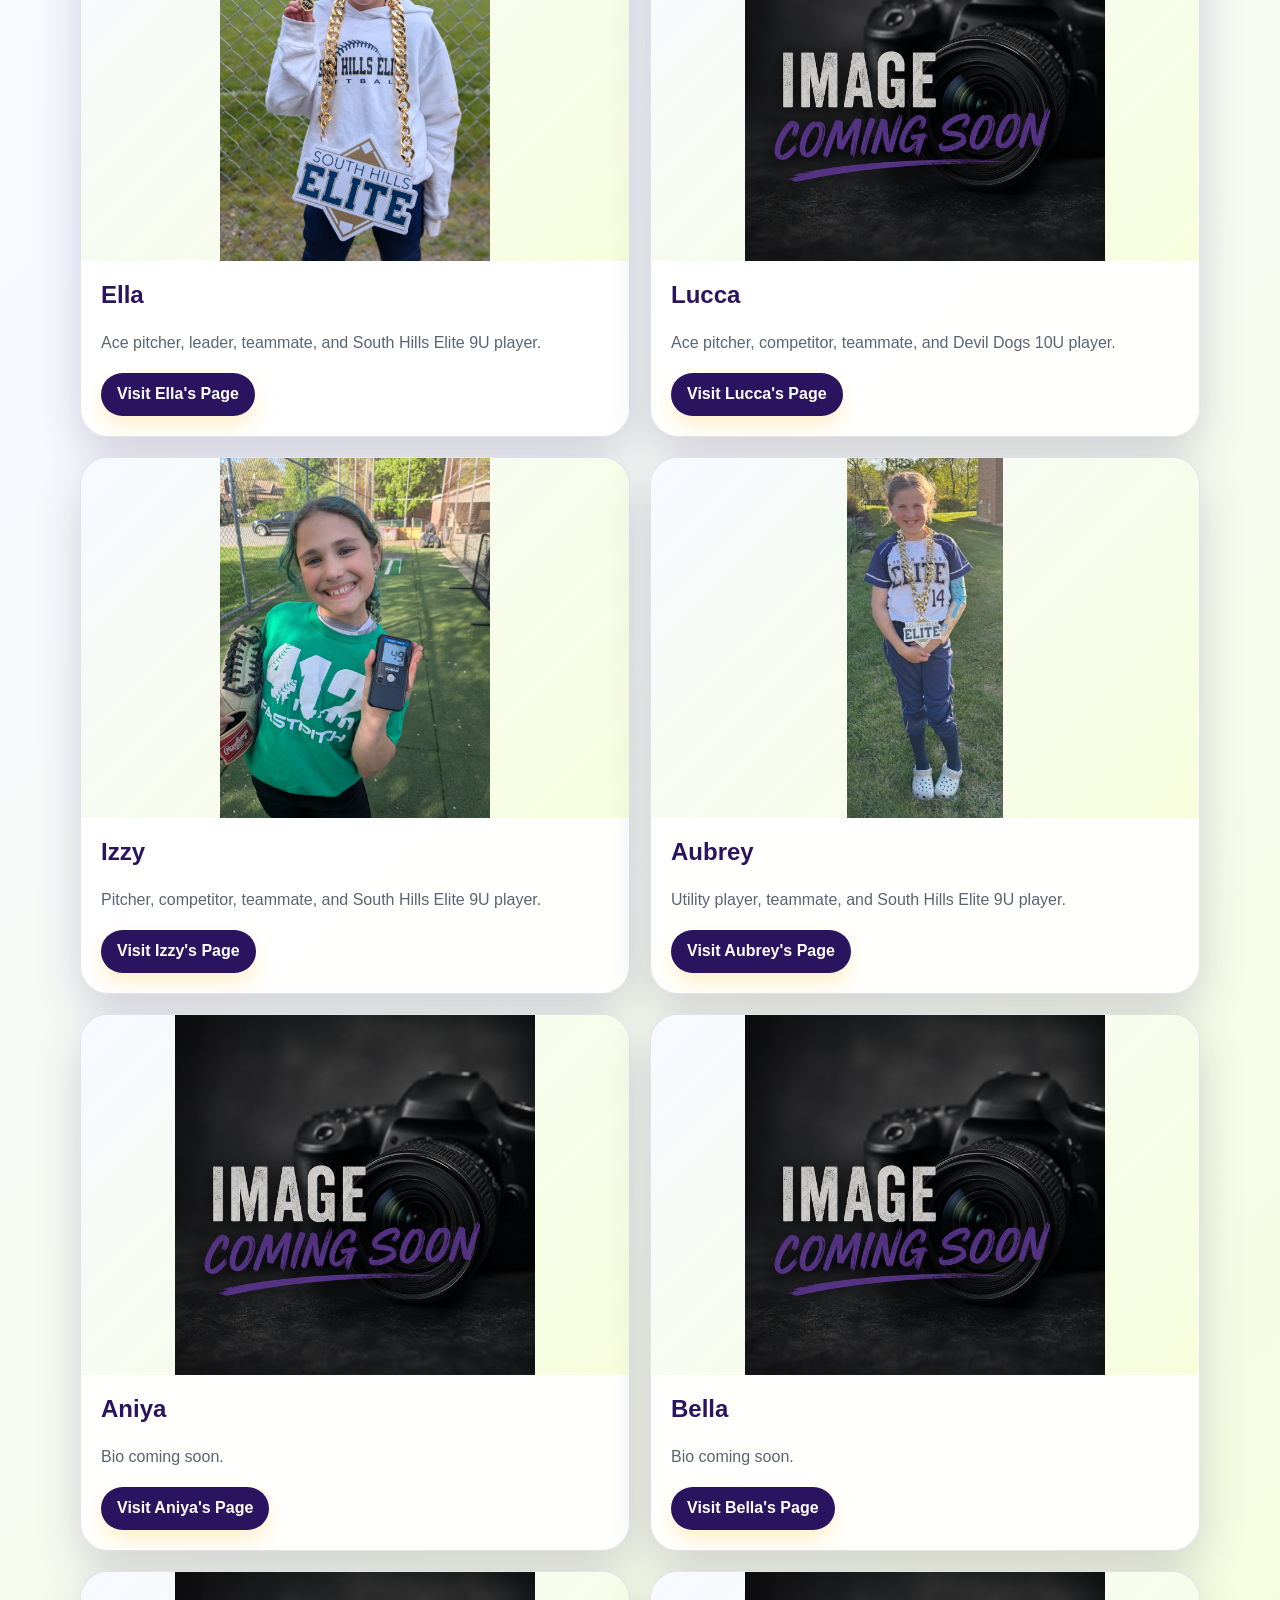
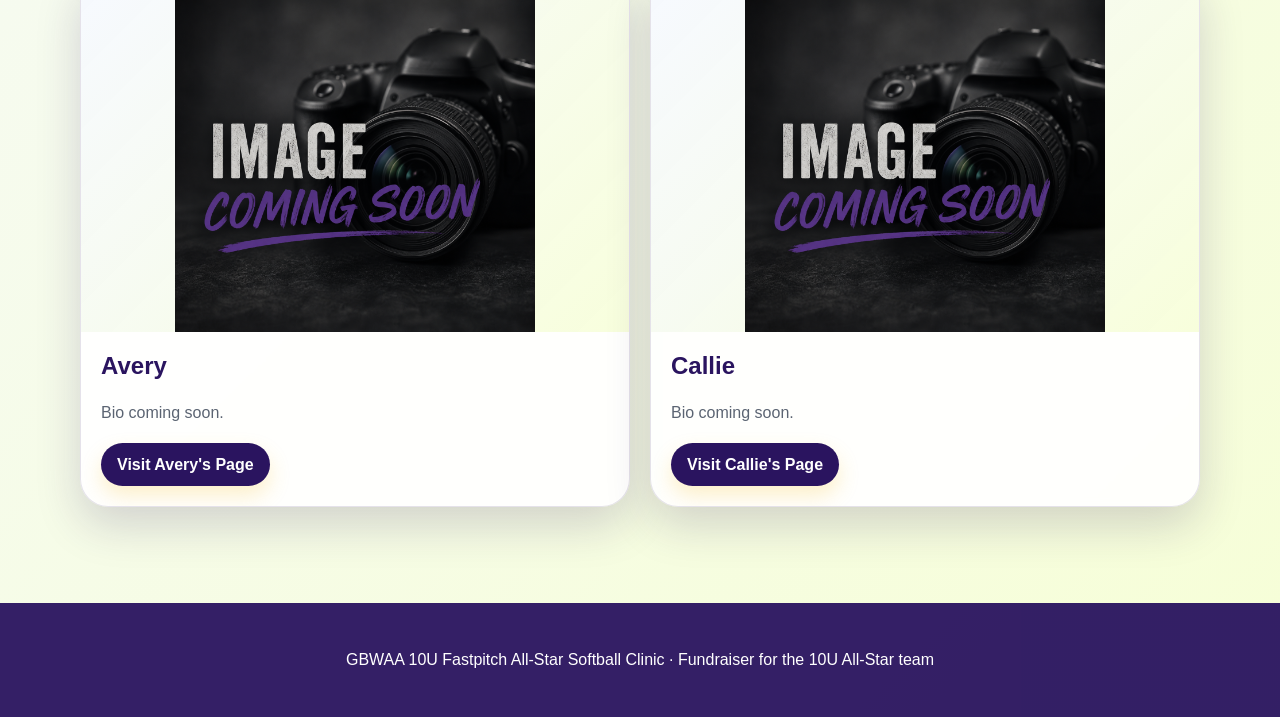
==== commit a27b9174: "Set GBWAA logo for link previews" ====
--- a/index.html
+++ b/index.html
@@ -8,6 +8,13 @@
       name="description"
       content="A fundraiser softball clinic hosted by the GBWAA 10U Fastpitch All-Star team."
     />
+    <meta property="og:image" content="public/gbwaa-softball-logo.png" />
+    <meta property="og:image:width" content="1024" />
+    <meta property="og:image:height" content="1024" />
+    <meta property="og:image:type" content="image/png" />
+    <meta property="og:image:alt" content="GBWAA Softball logo" />
+    <meta name="twitter:card" content="summary" />
+    <meta name="twitter:image" content="public/gbwaa-softball-logo.png" />
     <link rel="stylesheet" href="public/styles.css" />
   </head>
   <body>
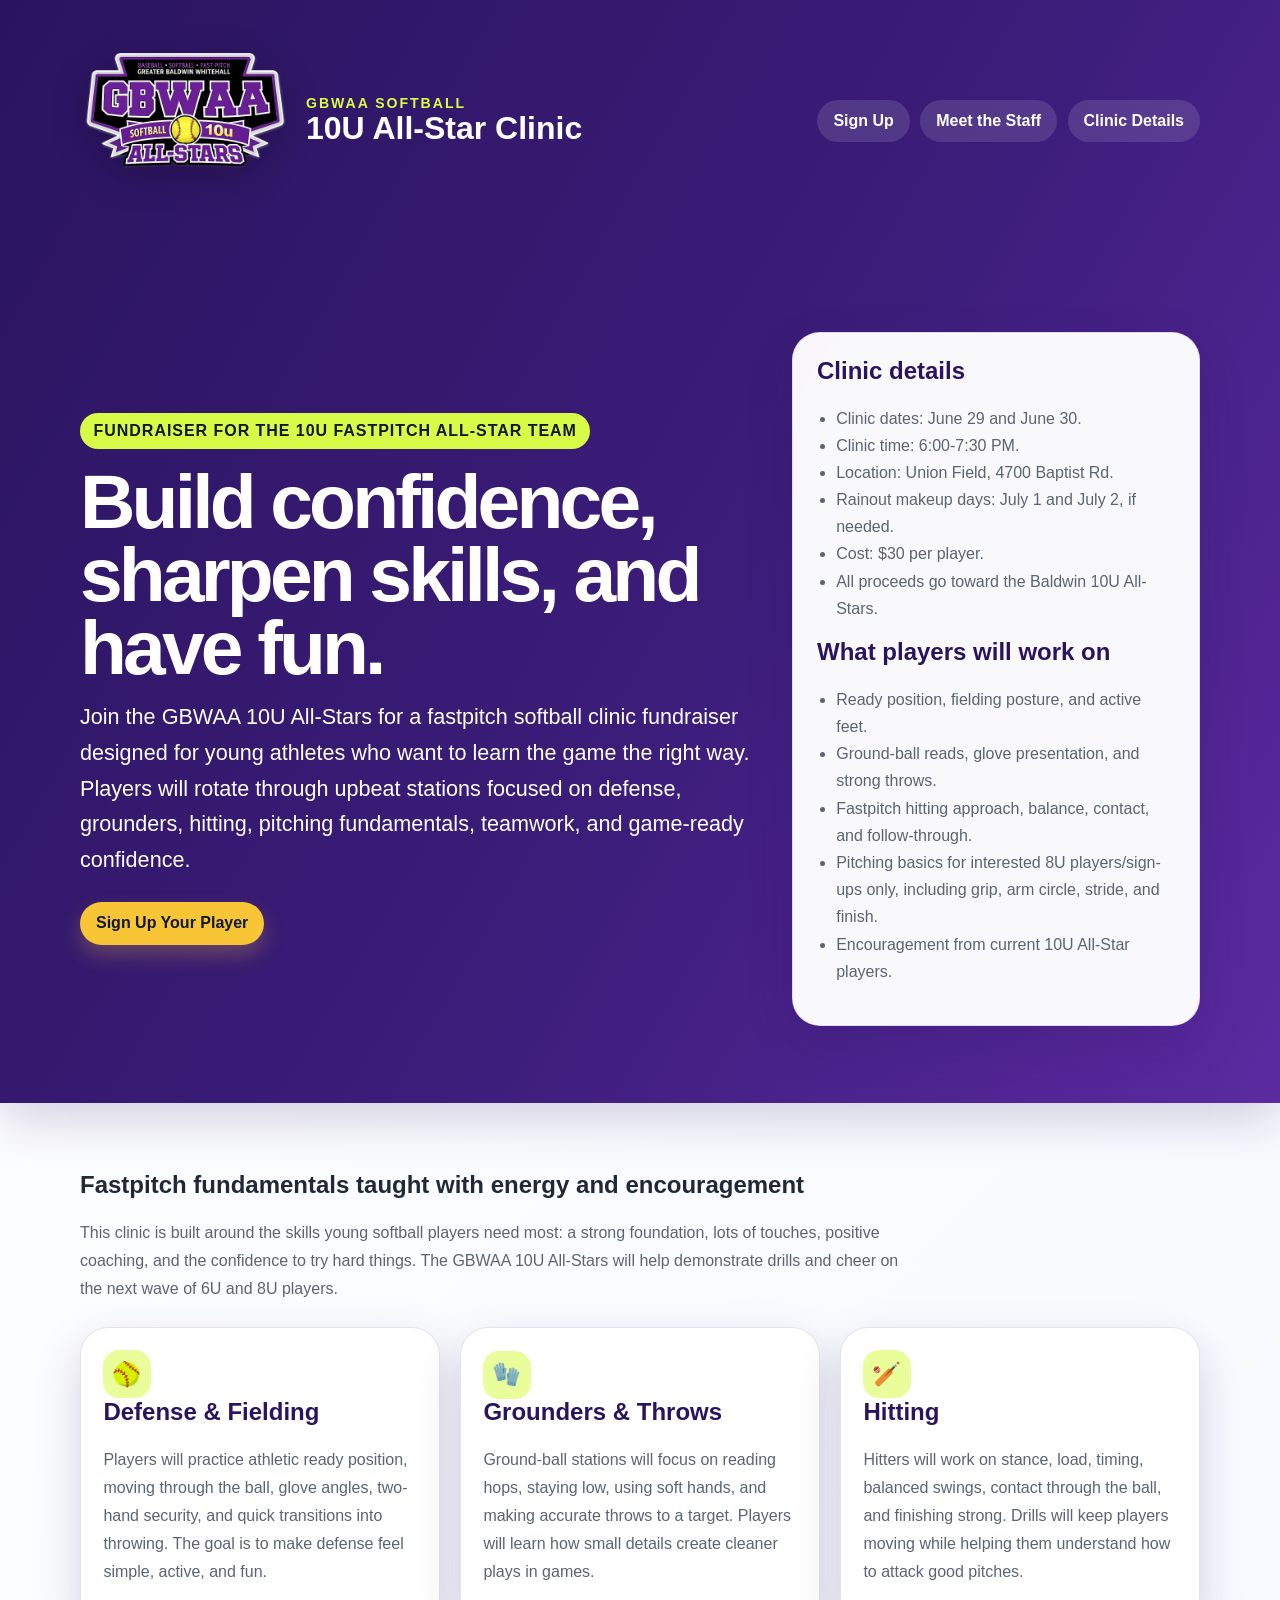
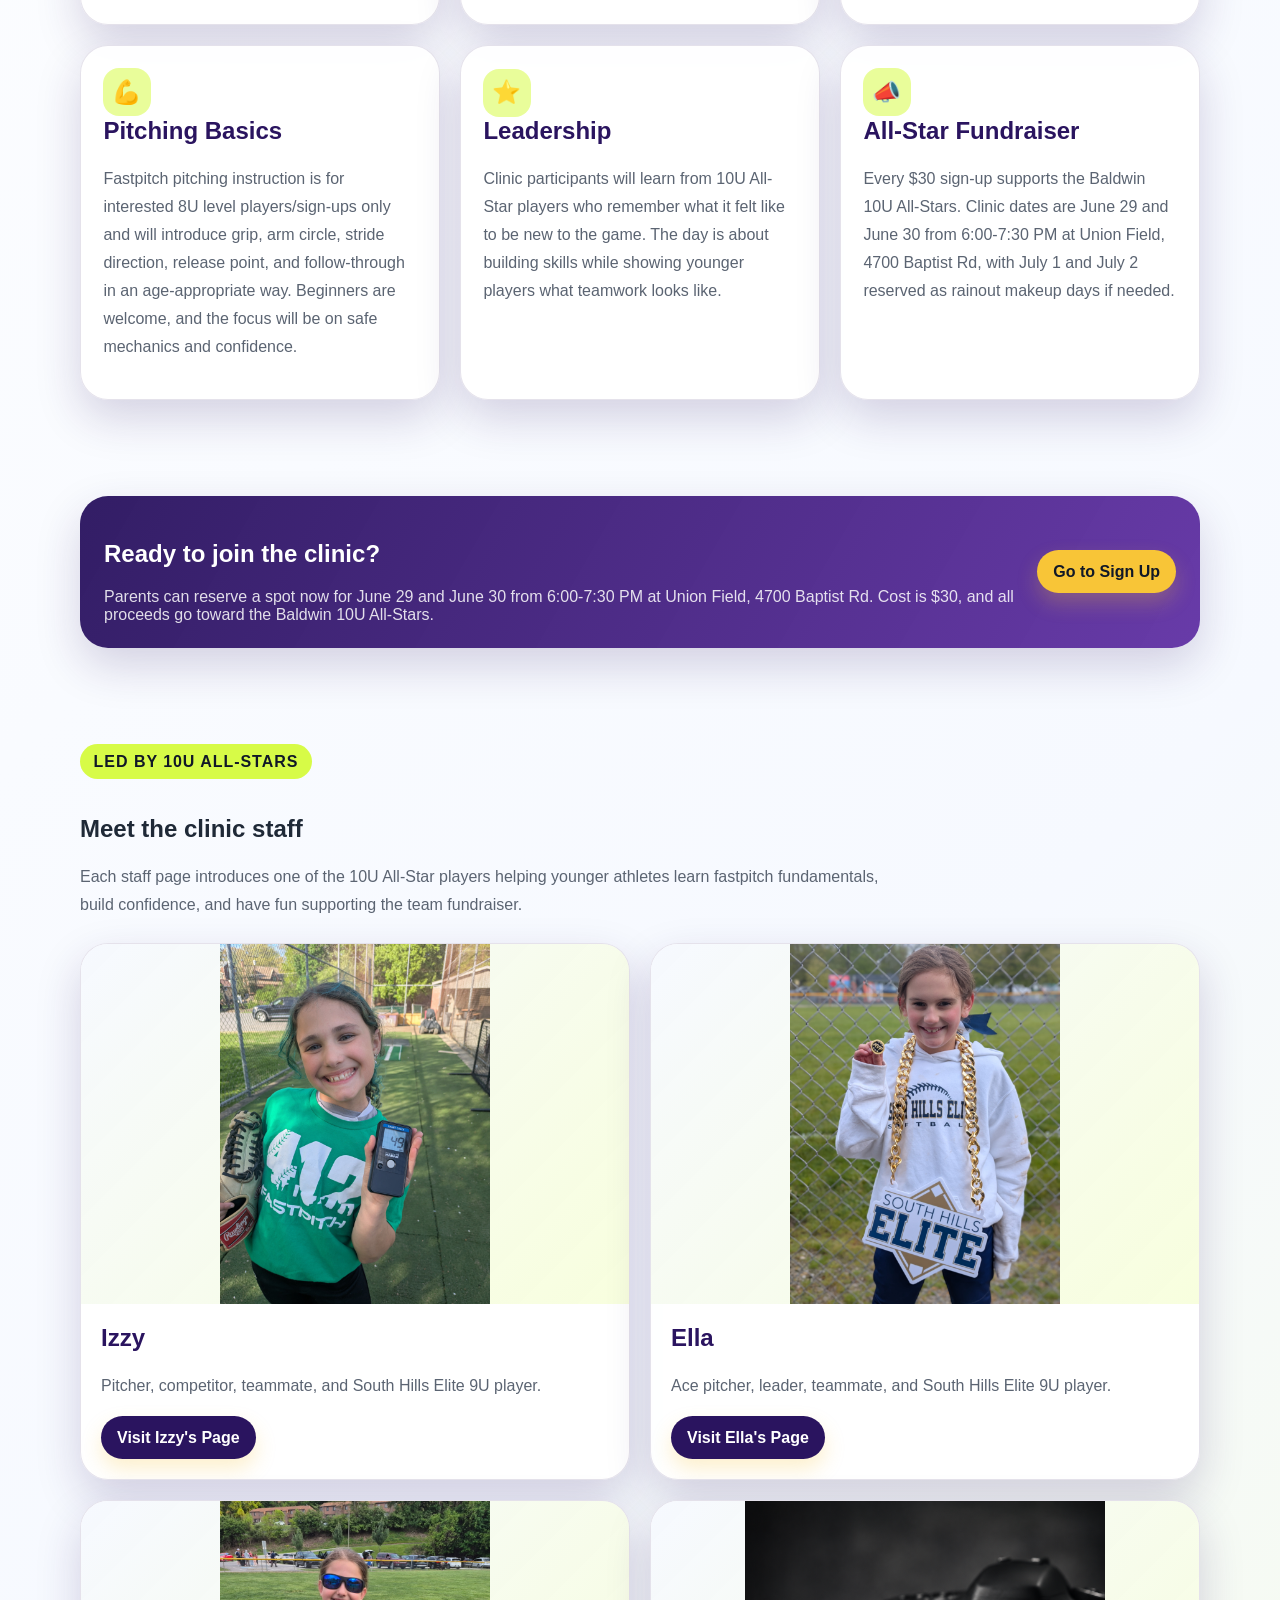
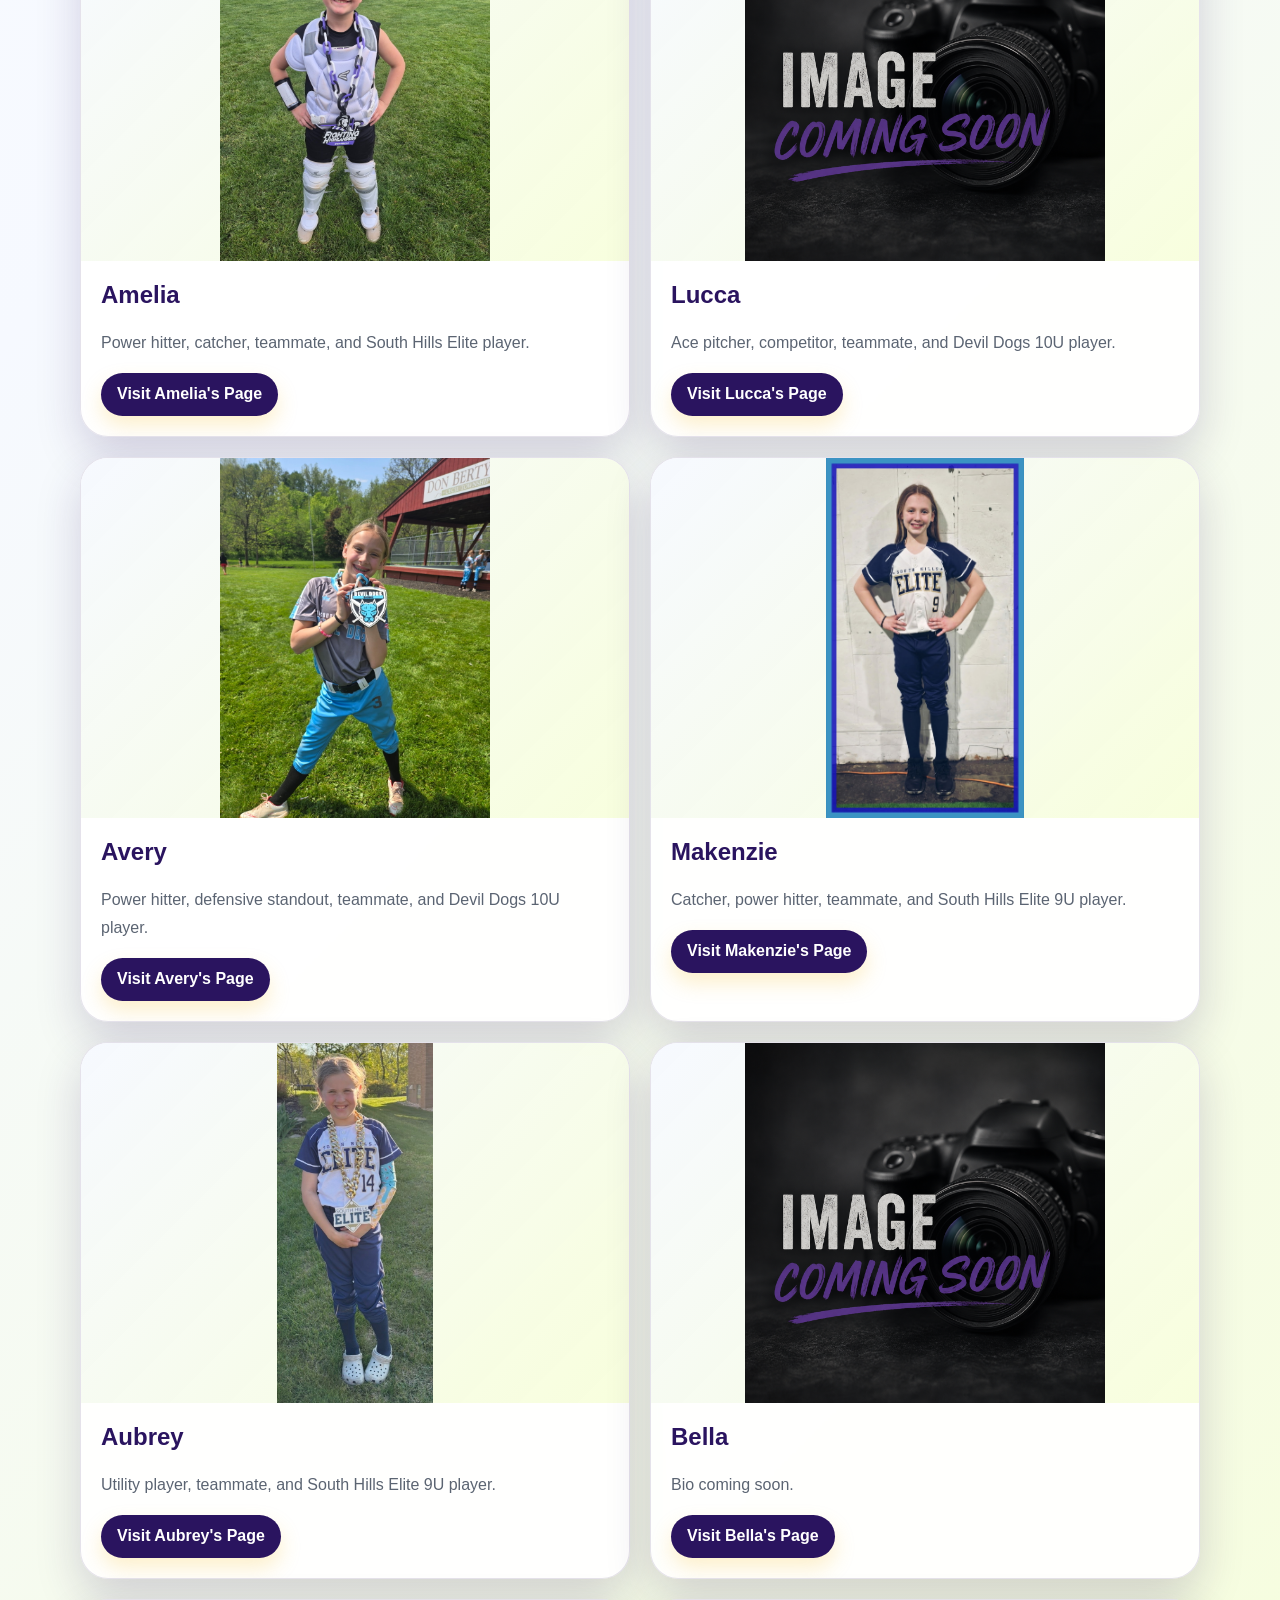
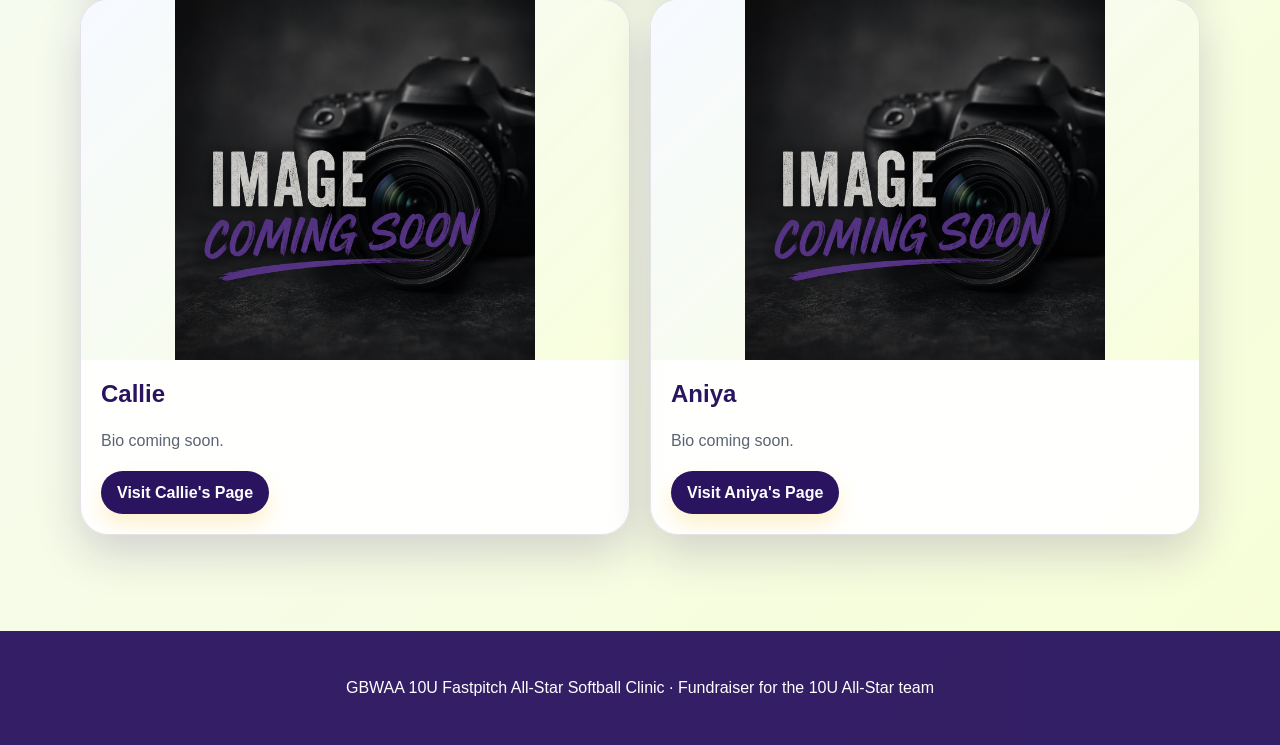
==== commit 5f45eeda: "add avery bio" ====
--- a/index.html
+++ b/index.html
@@ -273,7 +273,10 @@
             />
             <div class="staff-card-content">
               <h2>Avery</h2>
-              <p>Bio coming soon.</p>
+              <p>
+                Power hitter, defensive standout, teammate, and Devil Dogs 10U
+                player.
+              </p>
               <a class="button secondary" href="meet-the-staff/Avery.html"
                 >Visit Avery's Page</a
               >
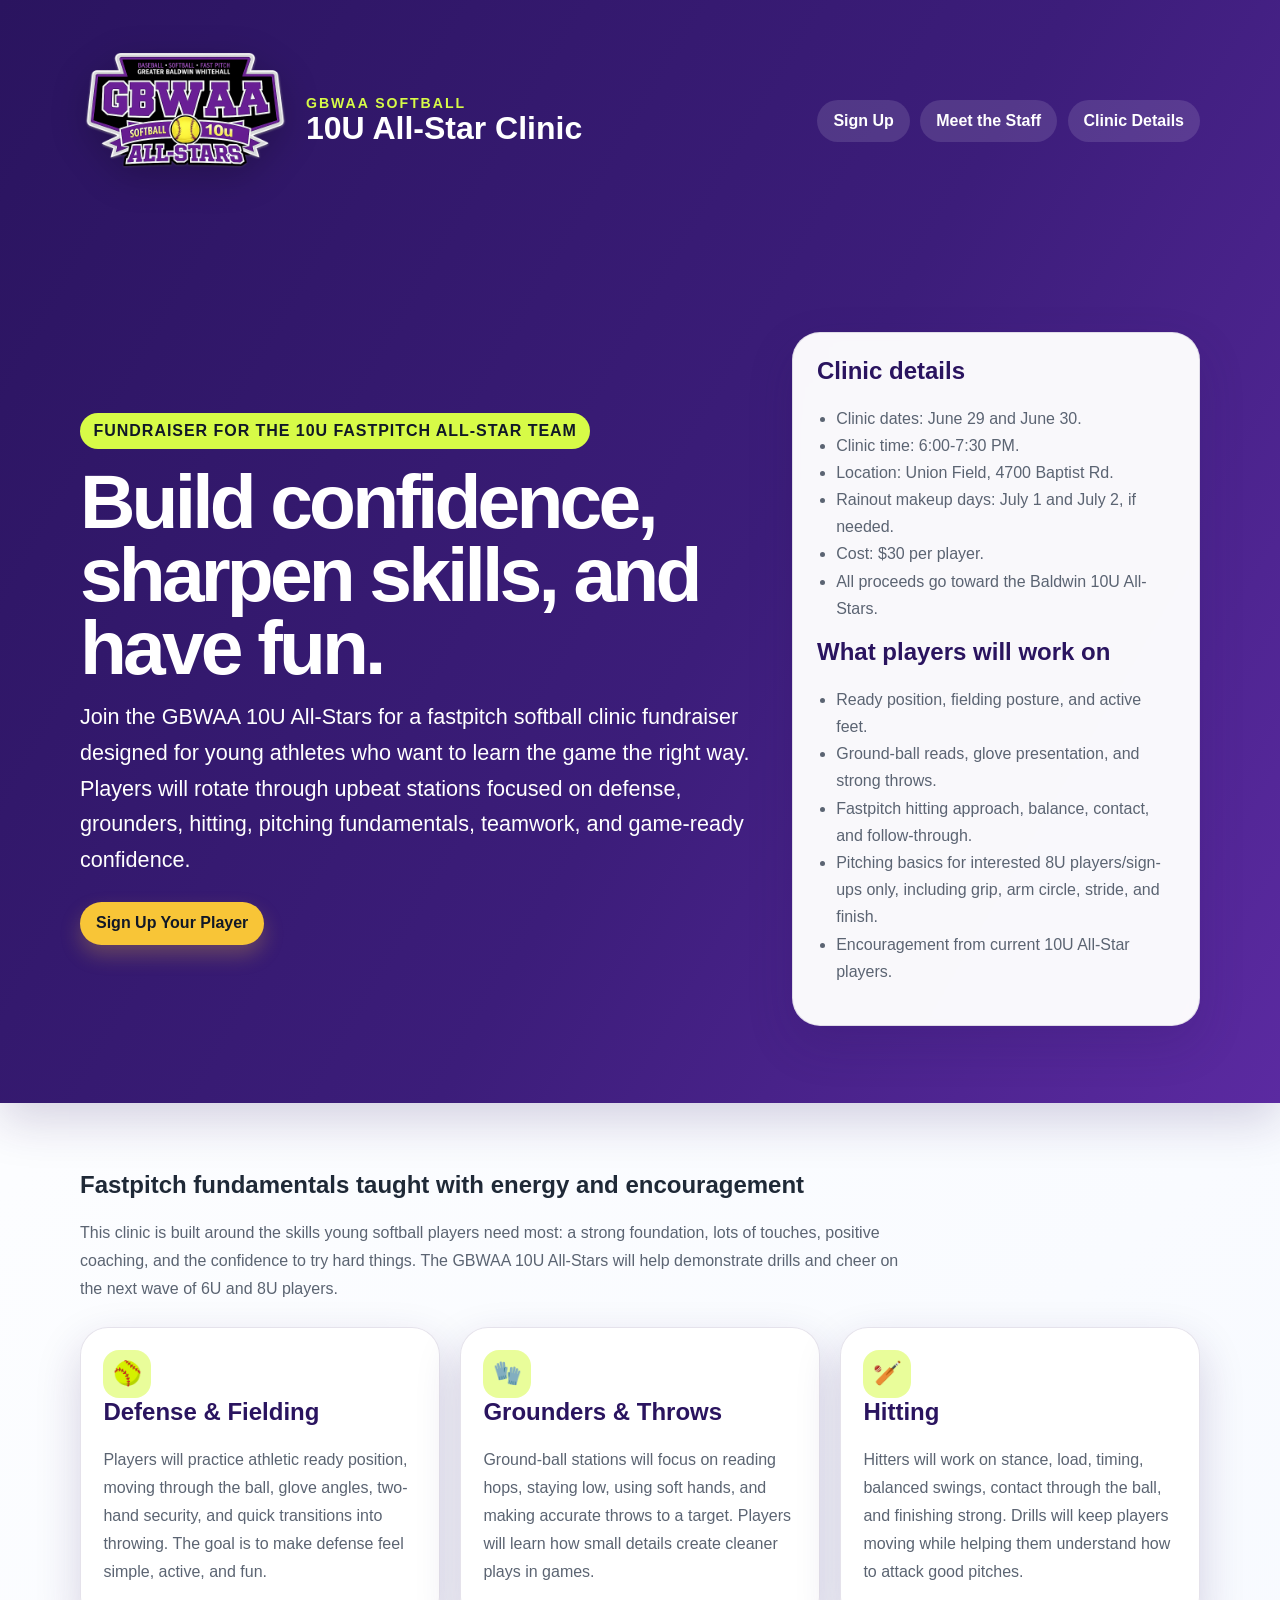
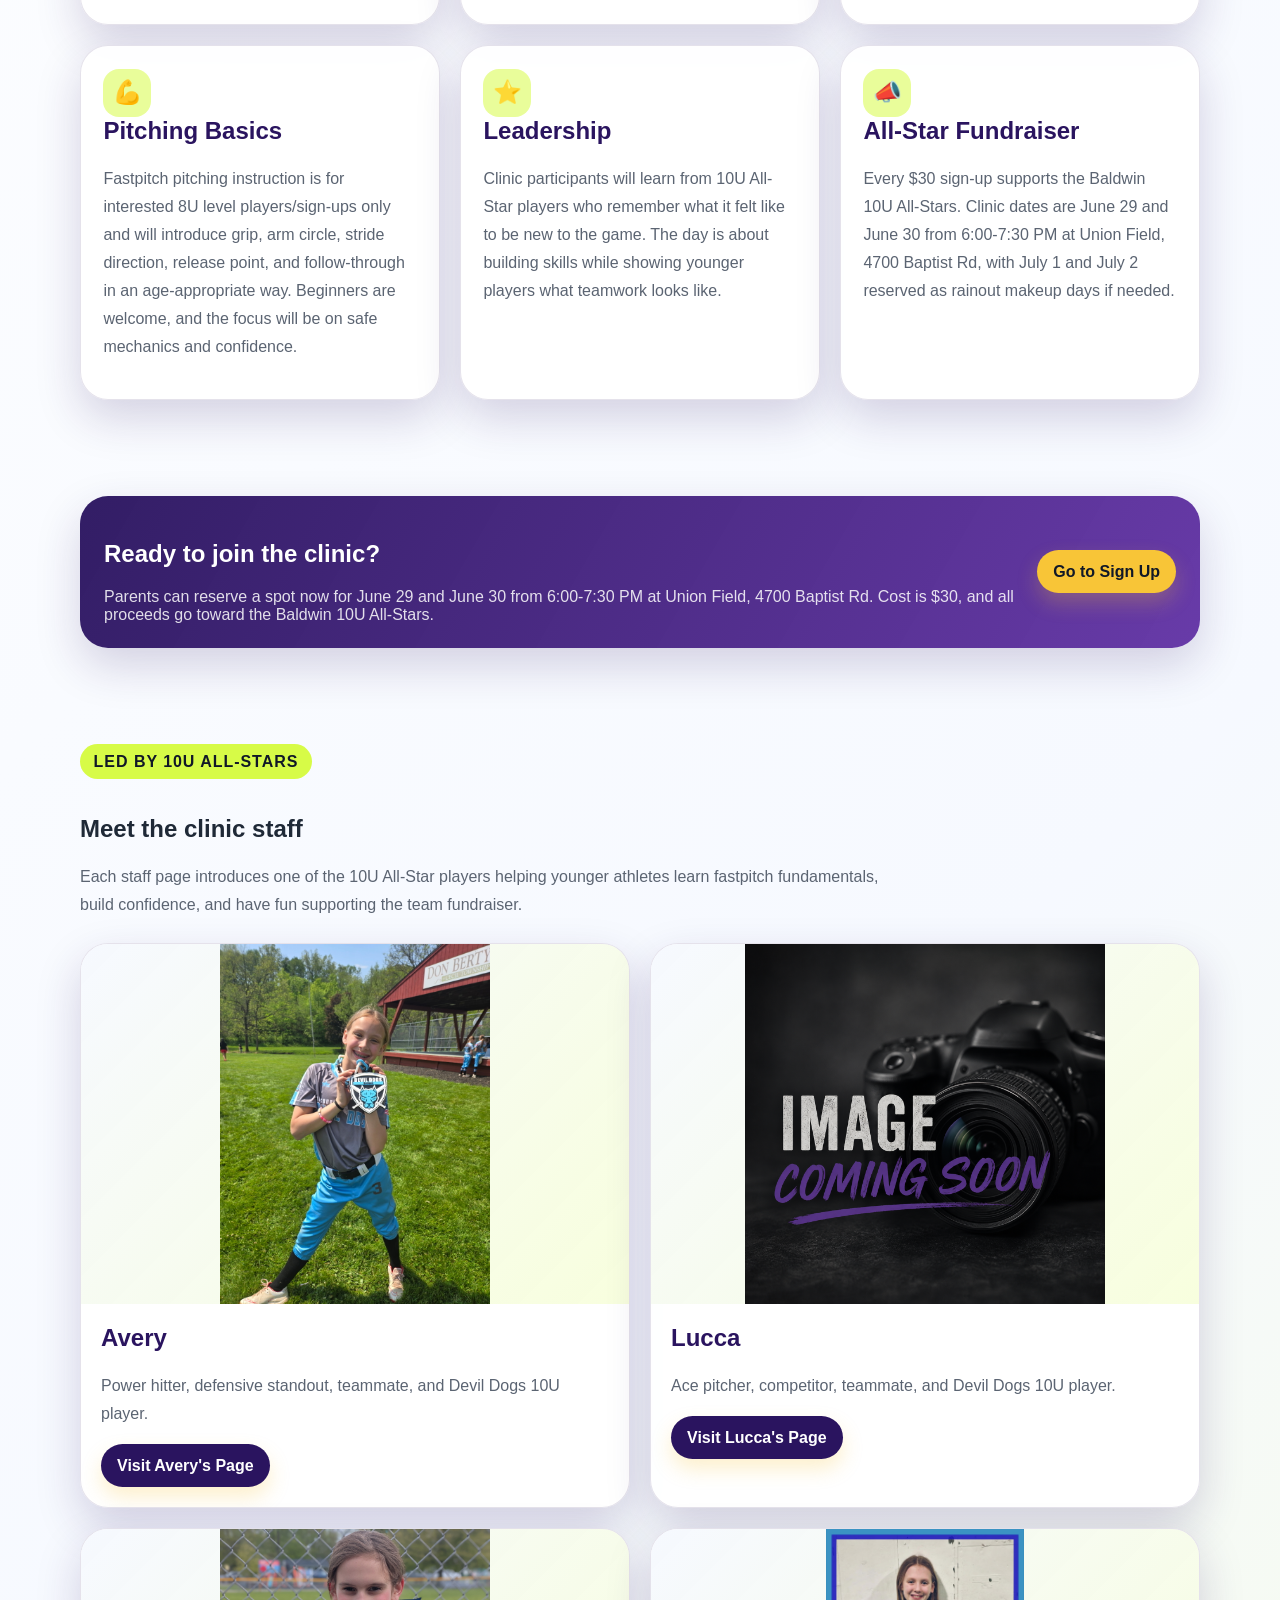
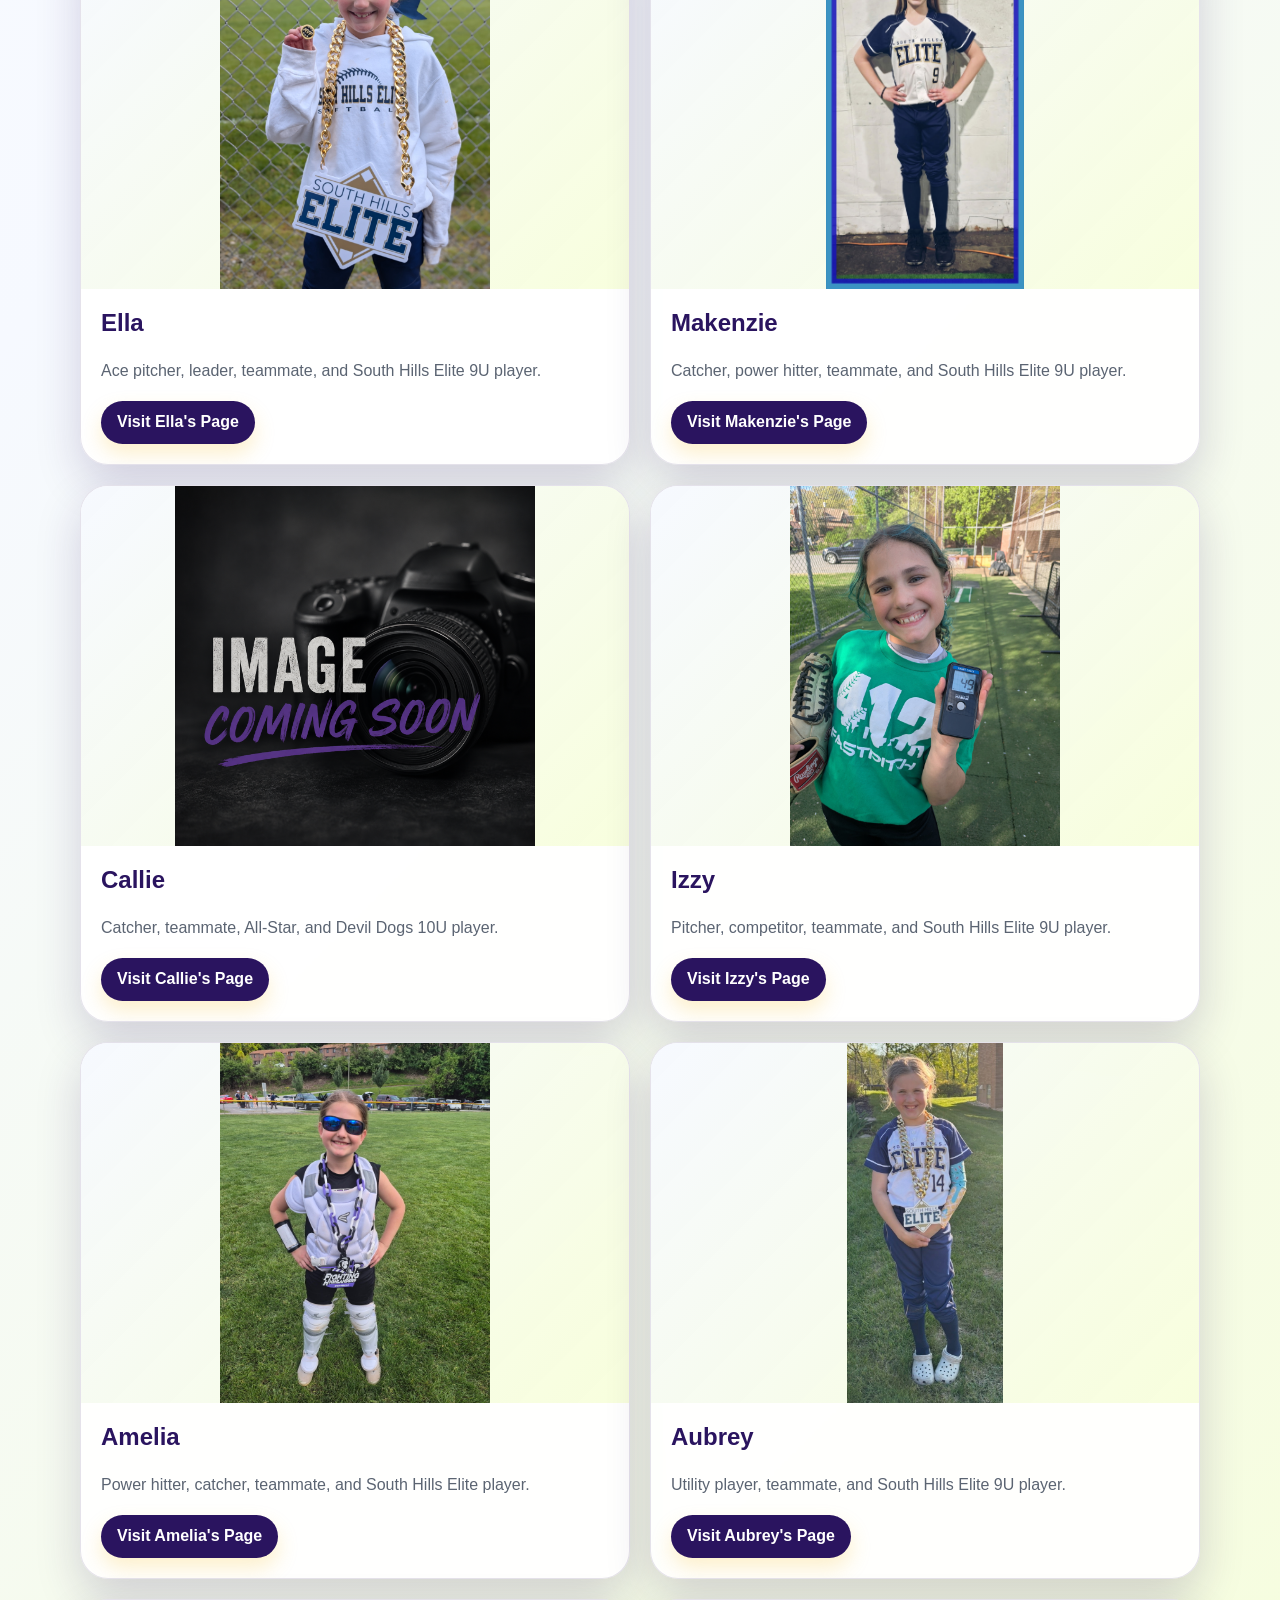
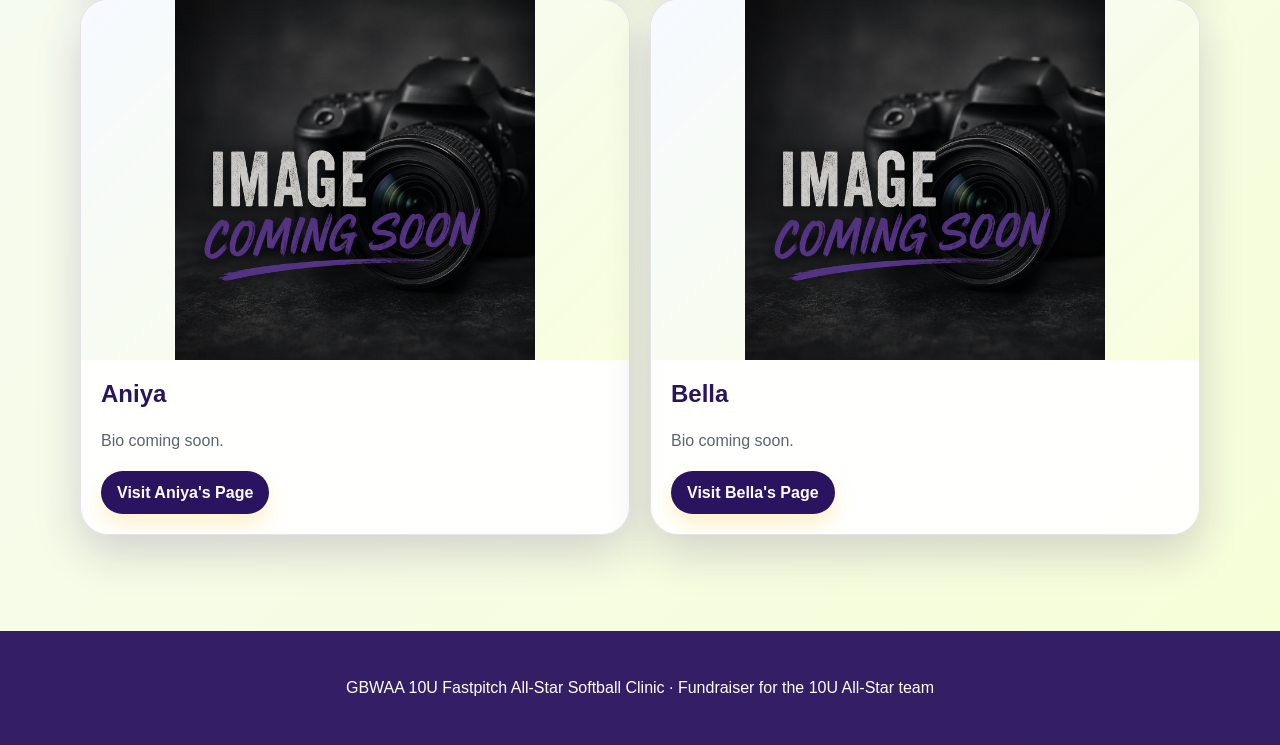
==== commit f13f56d1: "Update Callie bio and staff title" ====
--- a/index.html
+++ b/index.html
@@ -302,7 +302,7 @@
             />
             <div class="staff-card-content">
               <h2>Callie</h2>
-              <p>Bio coming soon.</p>
+              <p>Catcher, teammate, All-Star, and Devil Dogs 10U player.</p>
               <a class="button secondary" href="meet-the-staff/Callie.html"
                 >Visit Callie's Page</a
               >
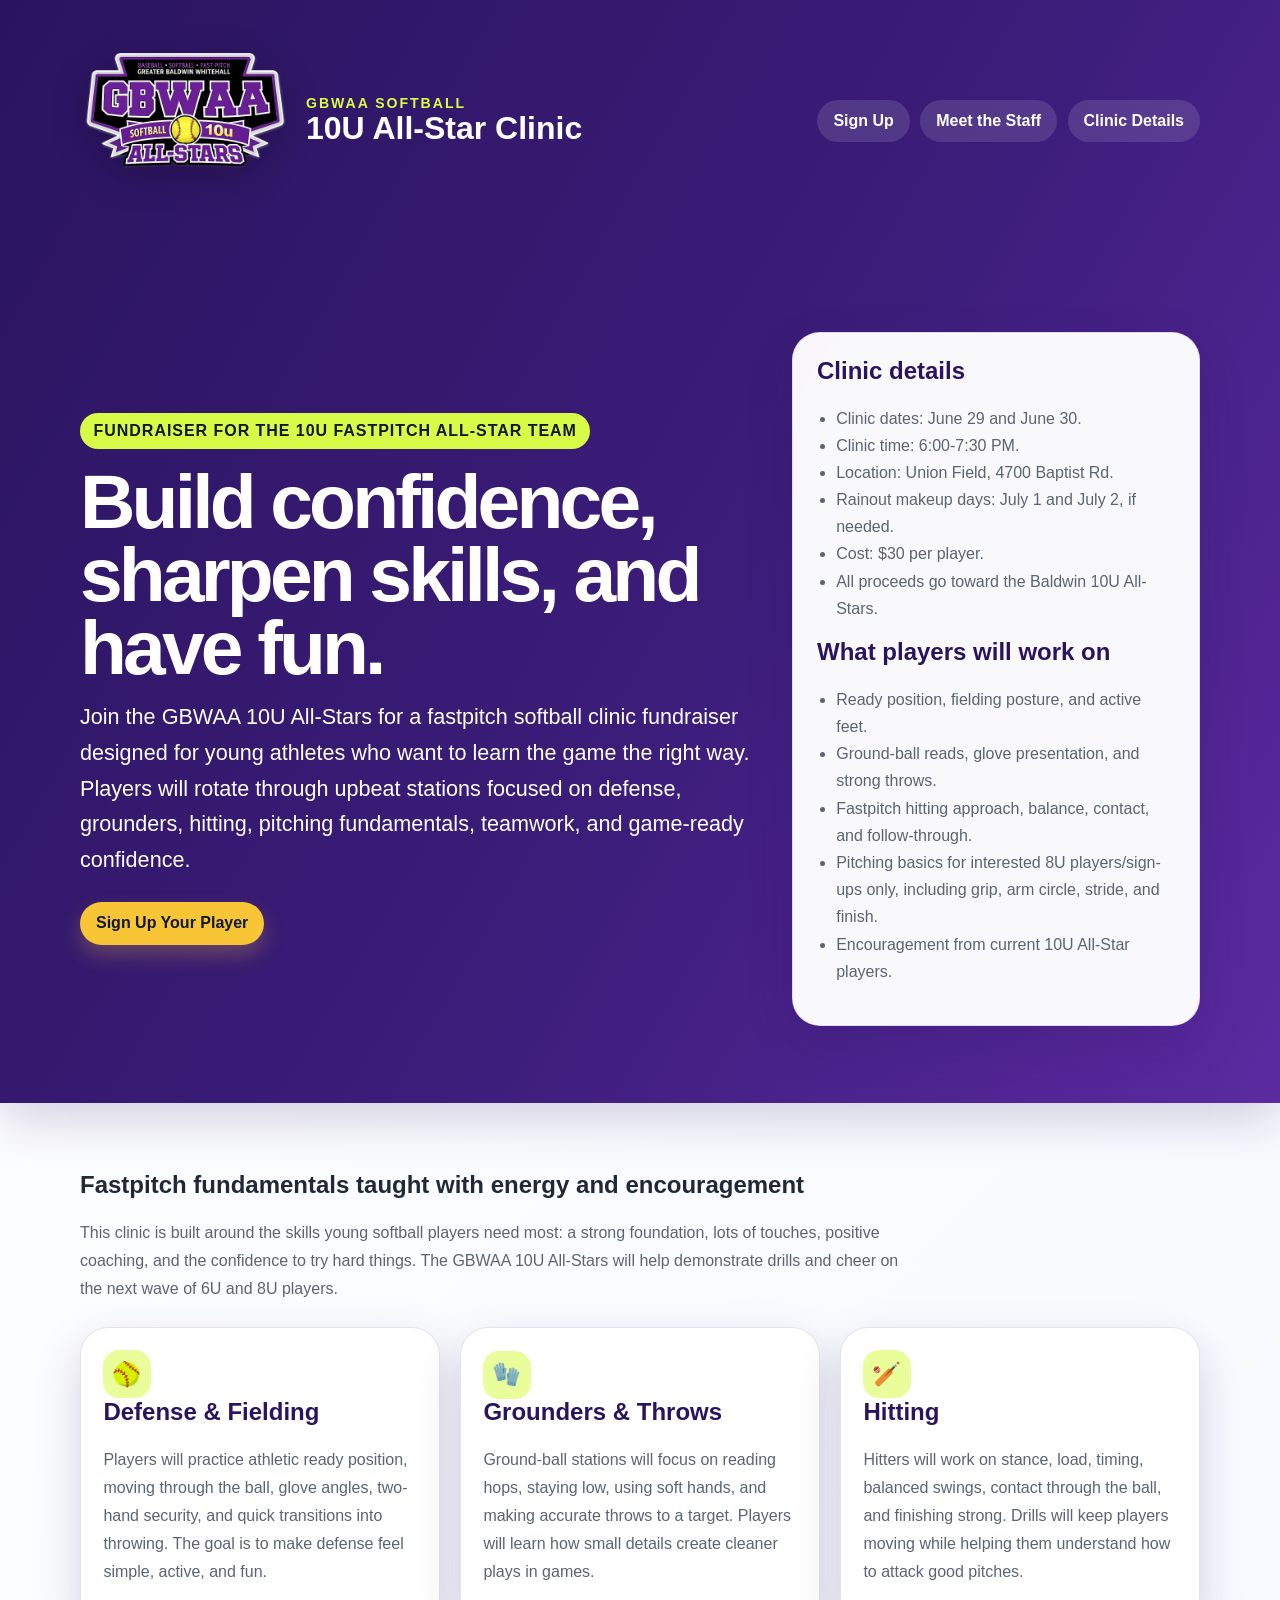
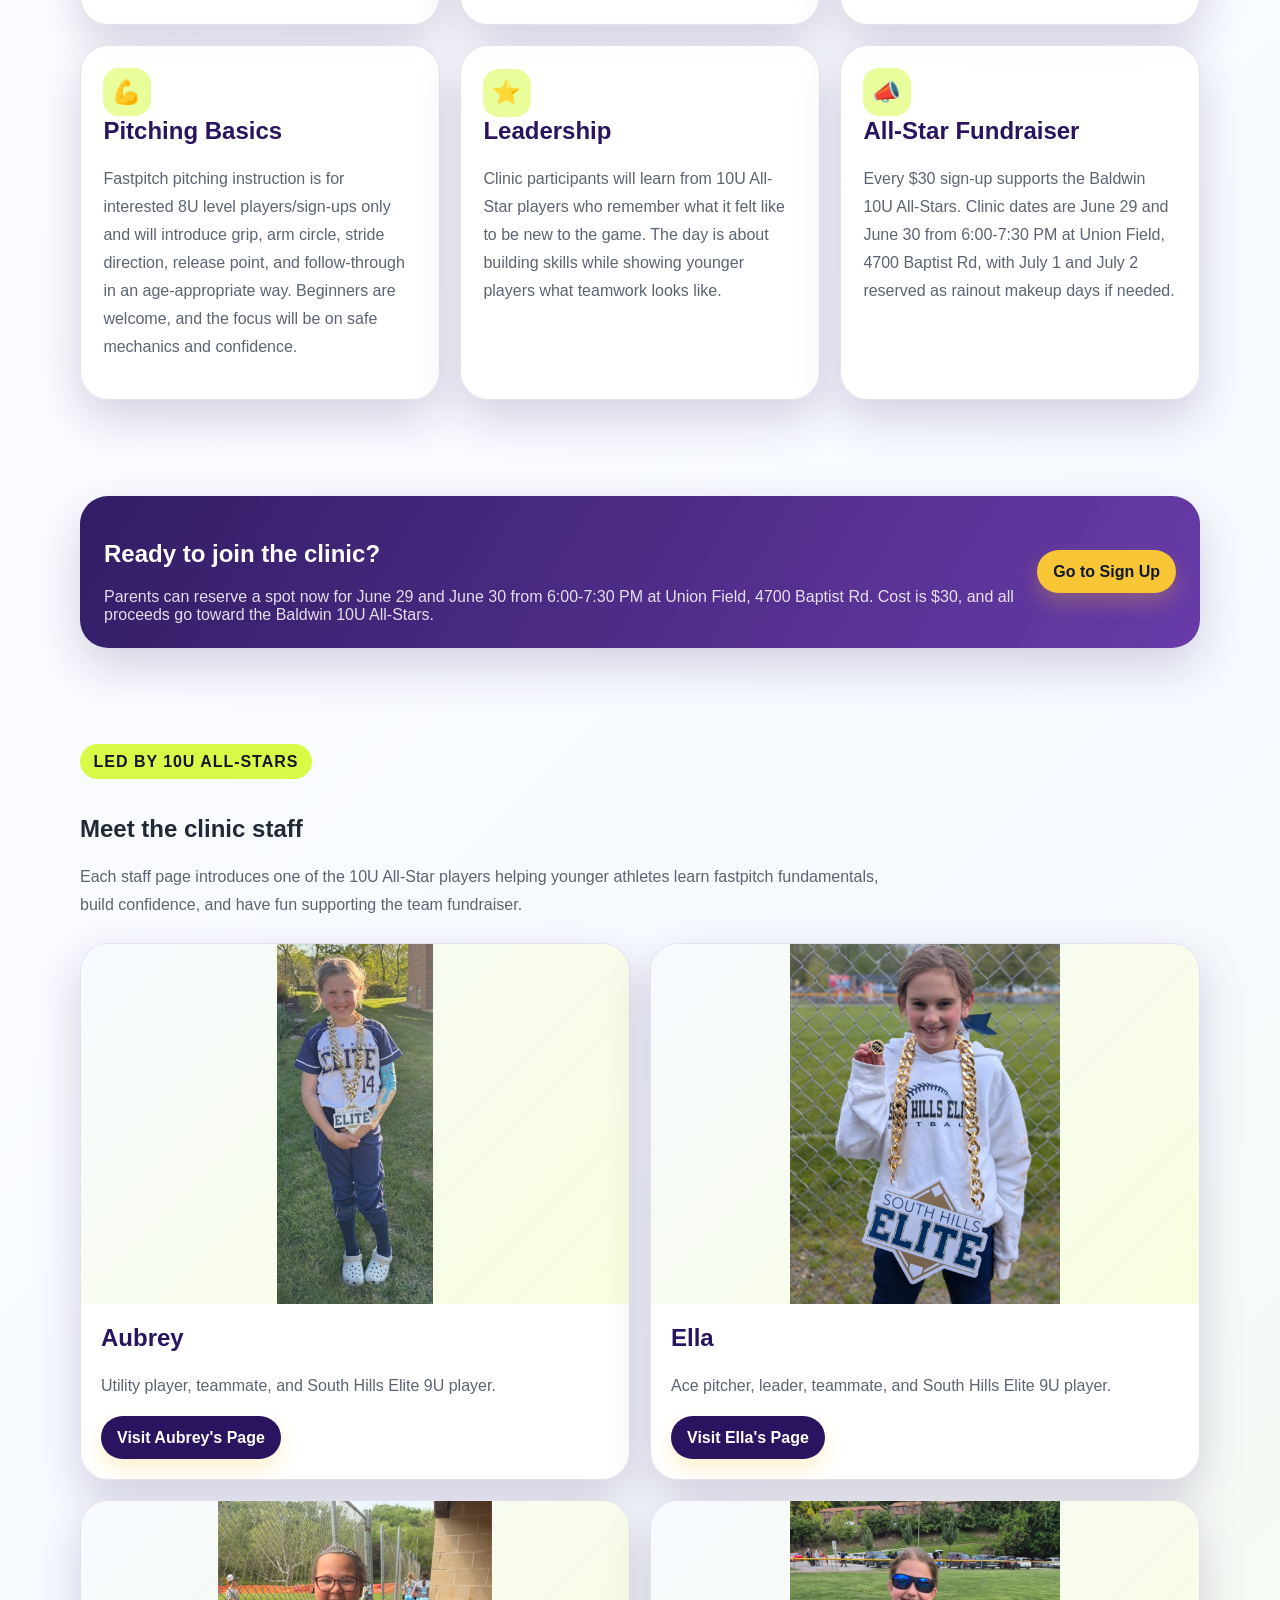
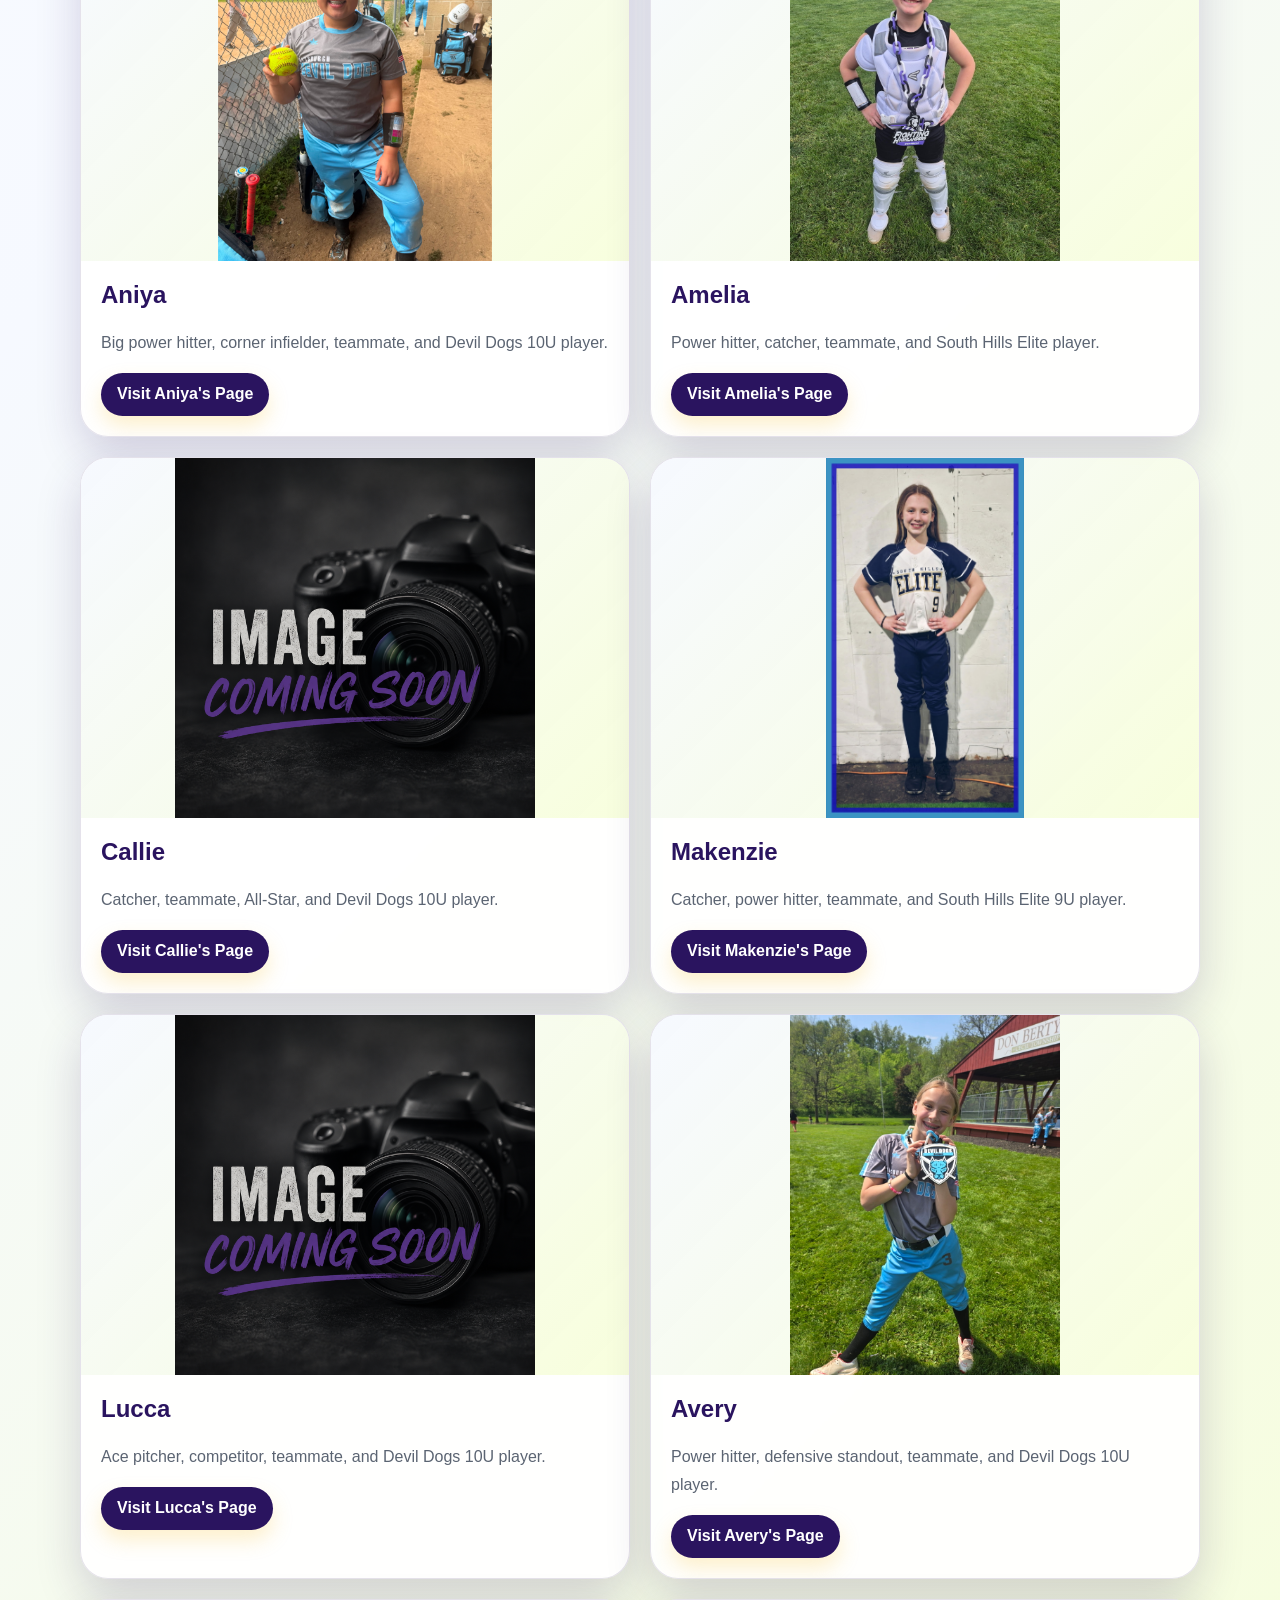
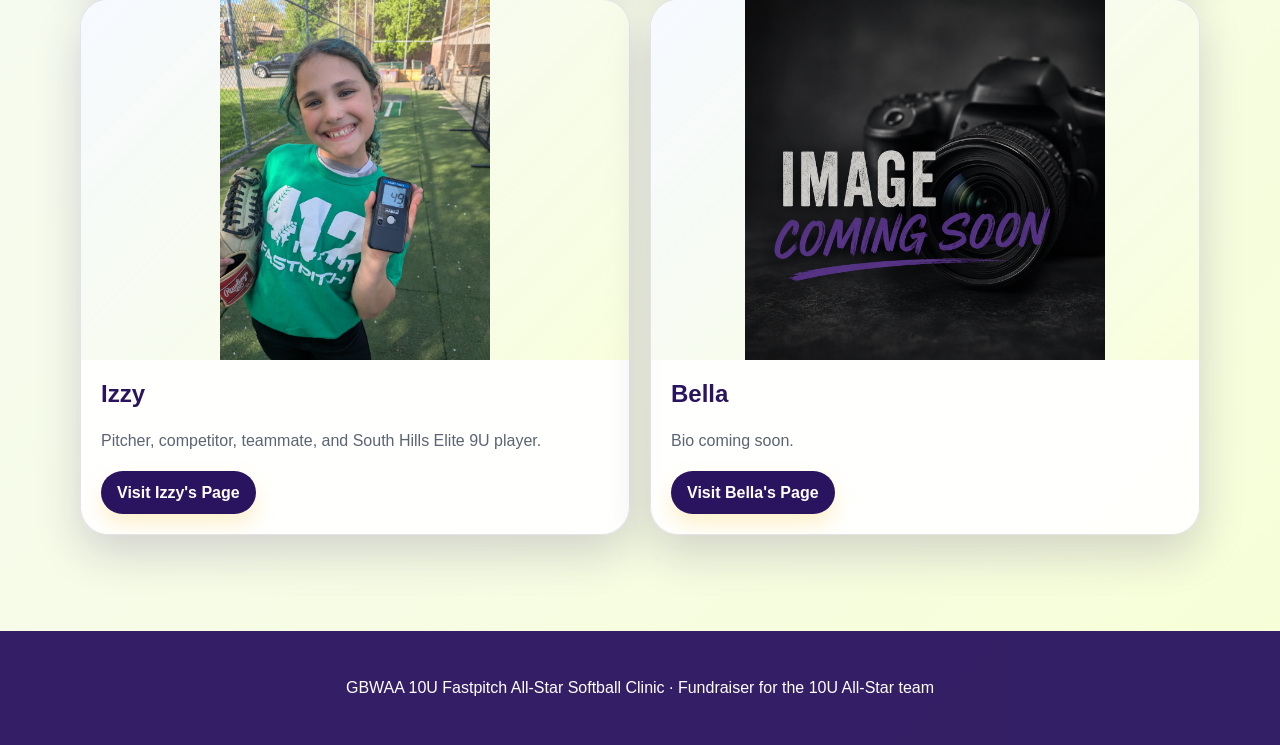
==== commit f0aa1646: "Add Aniya bio and refine Callie bio" ====
--- a/index.html
+++ b/index.html
@@ -247,7 +247,10 @@
             />
             <div class="staff-card-content">
               <h2>Aniya</h2>
-              <p>Bio coming soon.</p>
+              <p>
+                Big power hitter, corner infielder, teammate, and Devil Dogs 10U
+                player.
+              </p>
               <a class="button secondary" href="meet-the-staff/Aniya.html"
                 >Visit Aniya's Page</a
               >
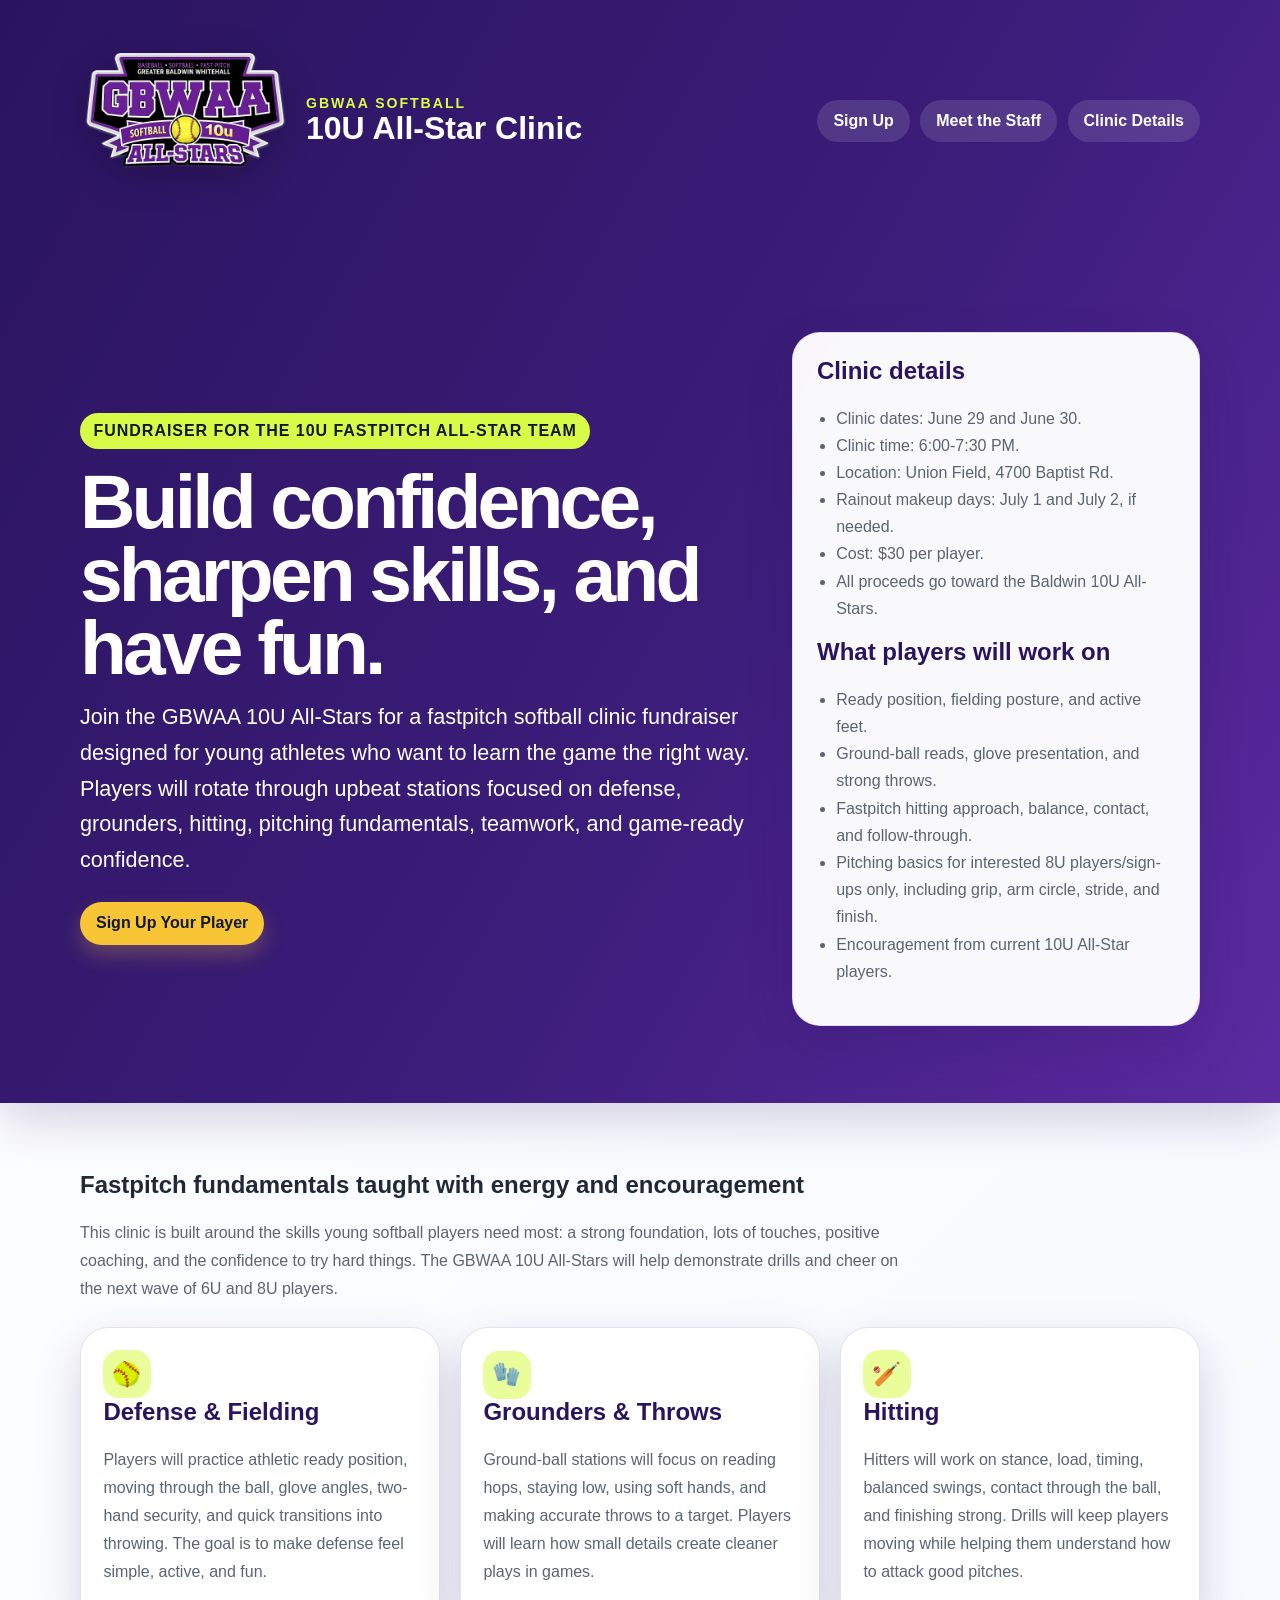
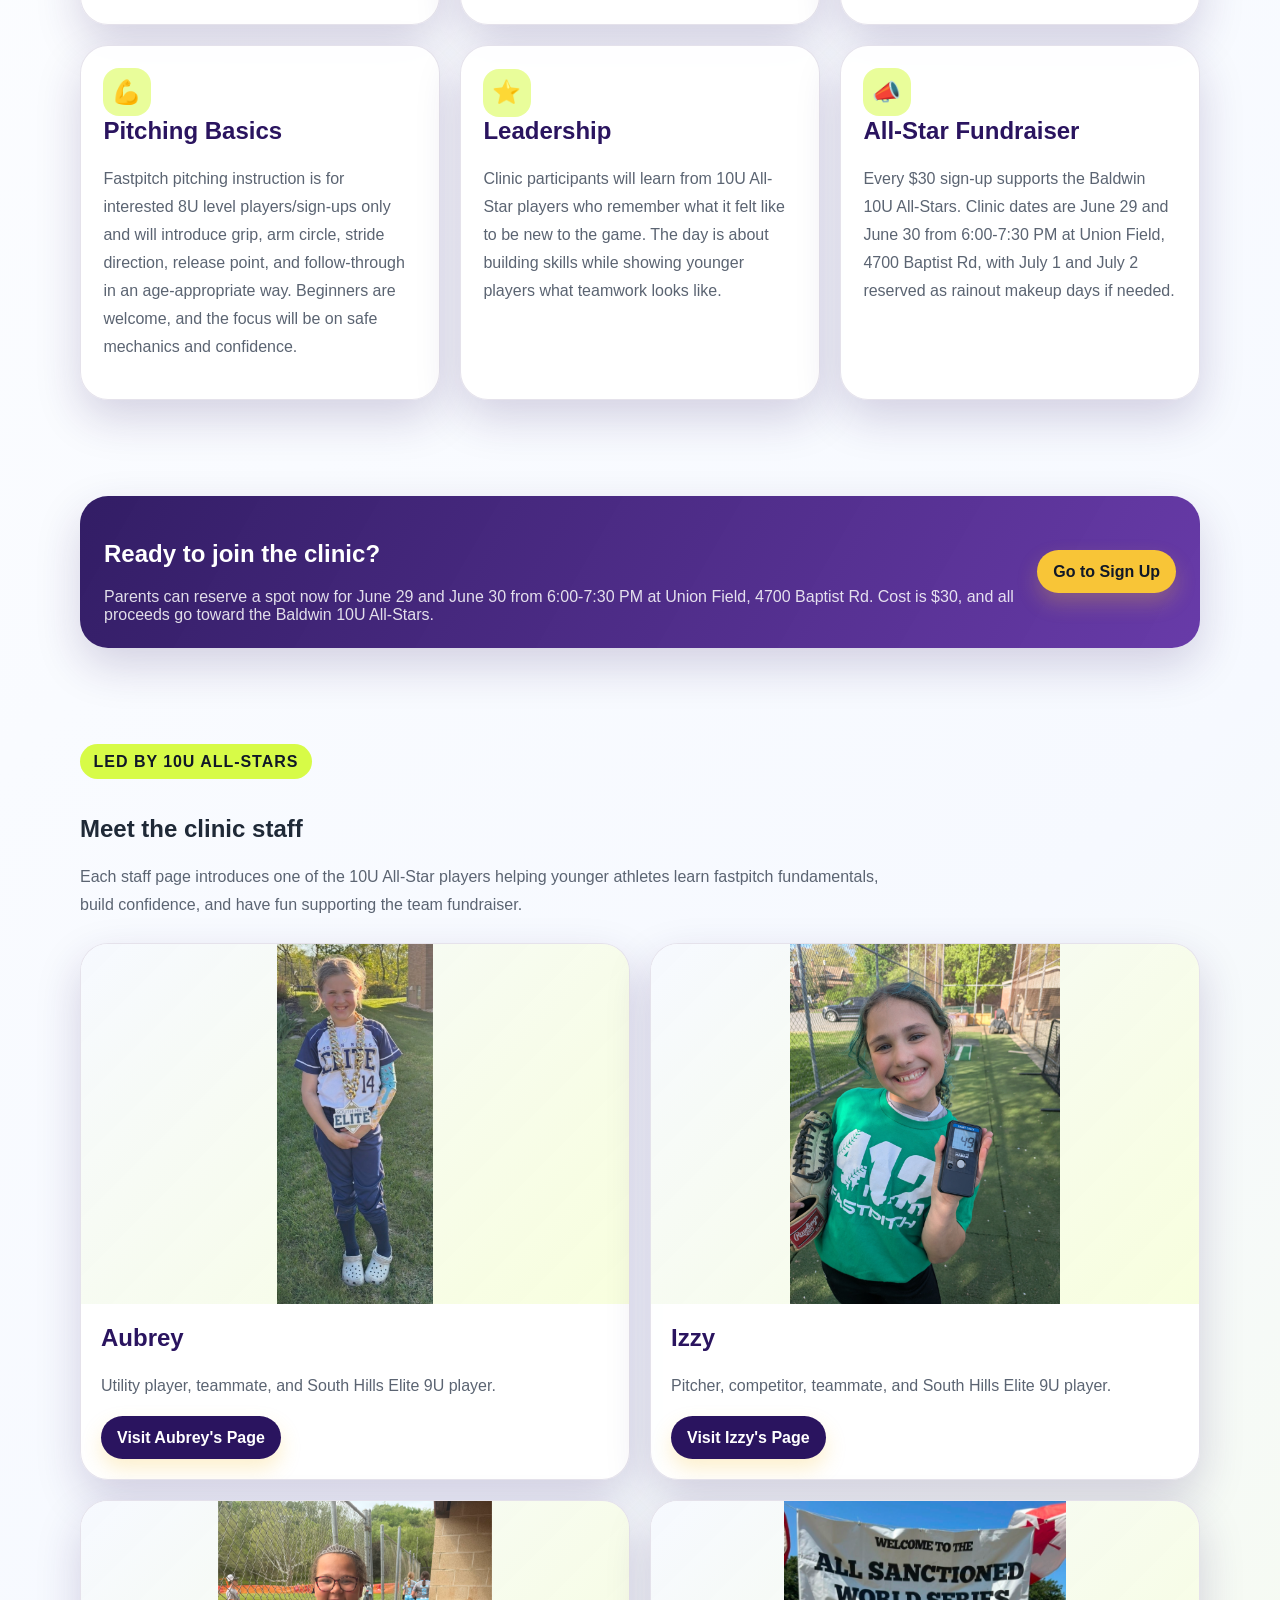
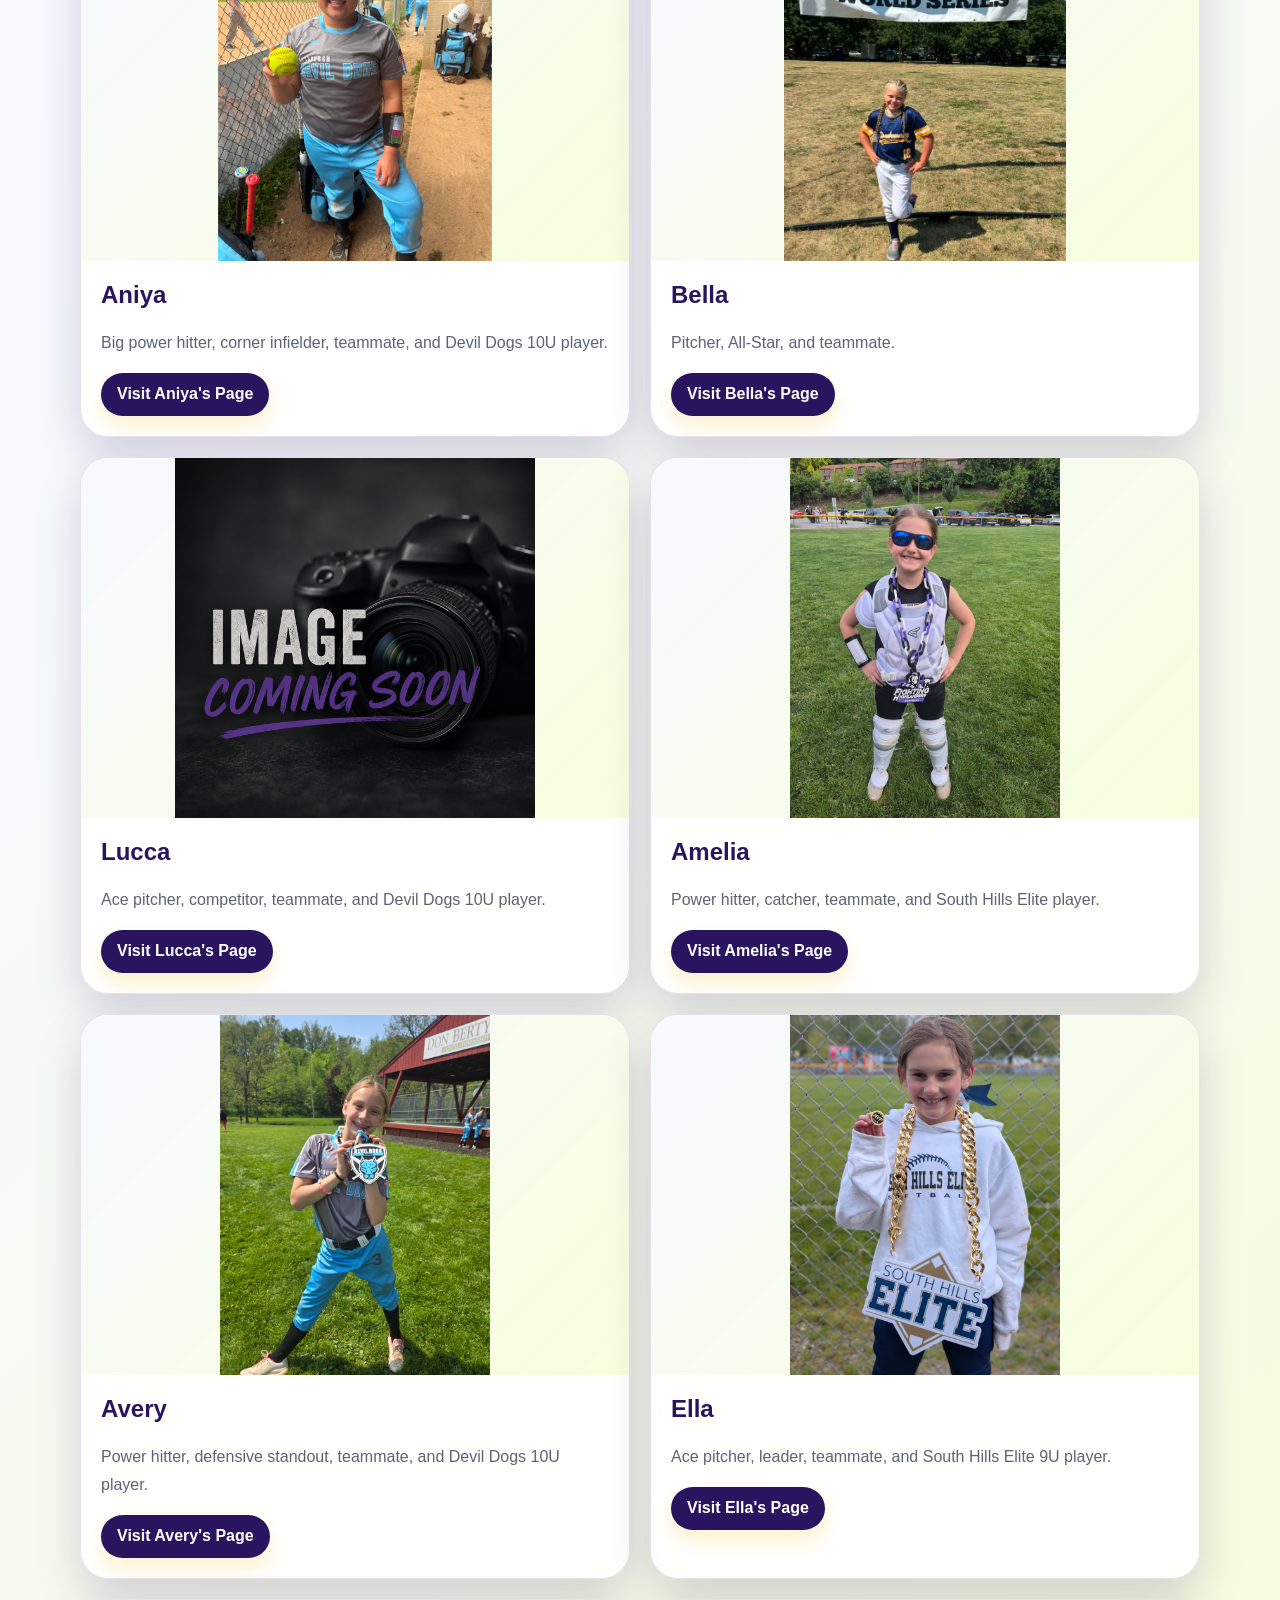
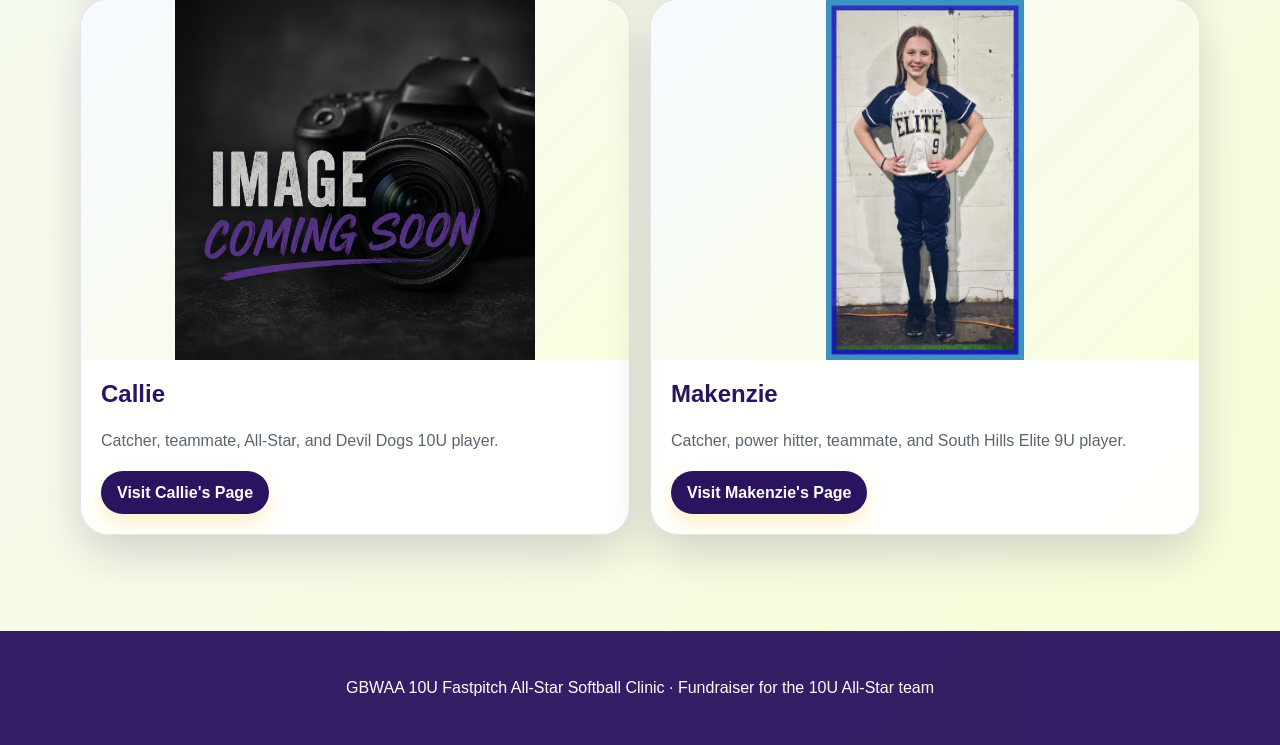
==== commit 978261ea: "Add Bella bio; update Bella title in indexes; note travel basketball for Izzy & Ella" ====
--- a/index.html
+++ b/index.html
@@ -292,7 +292,7 @@
             />
             <div class="staff-card-content">
               <h2>Bella</h2>
-              <p>Bio coming soon.</p>
+              <p>Pitcher, All-Star, and teammate.</p>
               <a class="button secondary" href="meet-the-staff/Bella.html"
                 >Visit Bella's Page</a
               >
